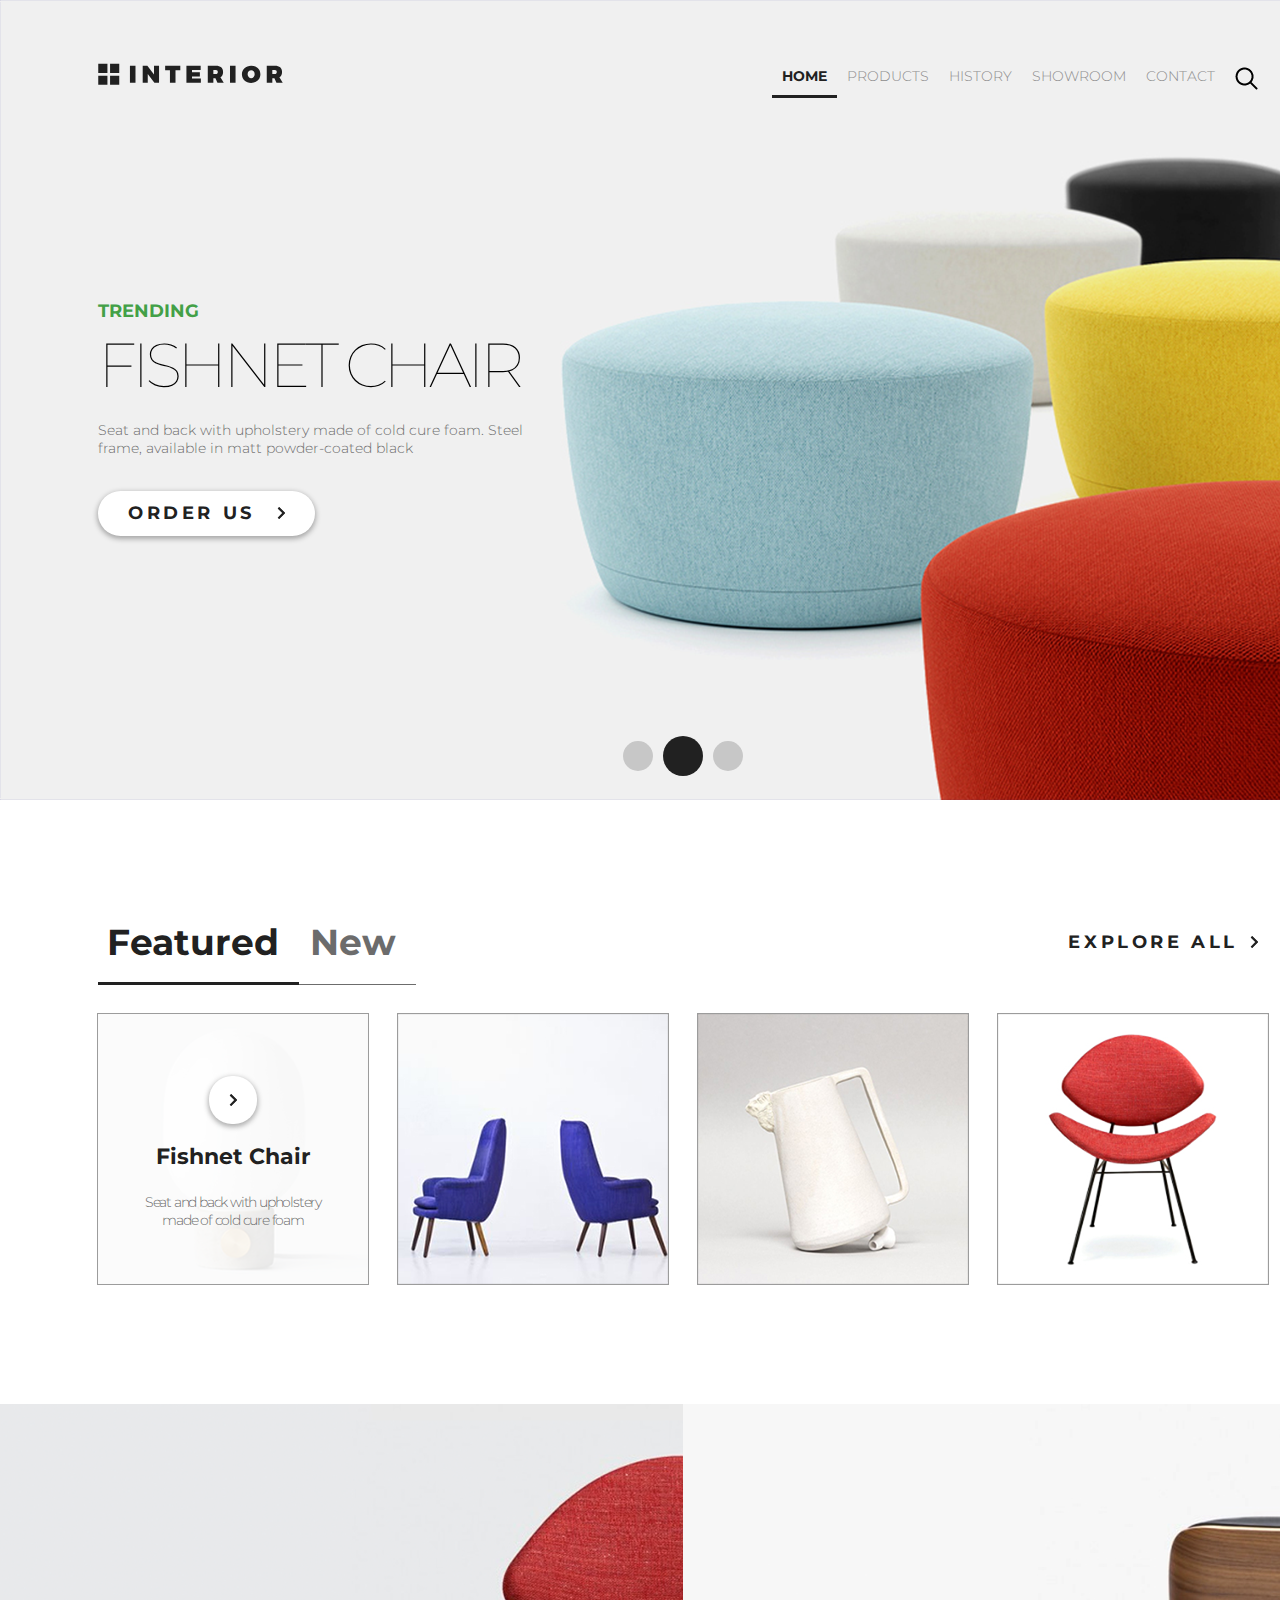
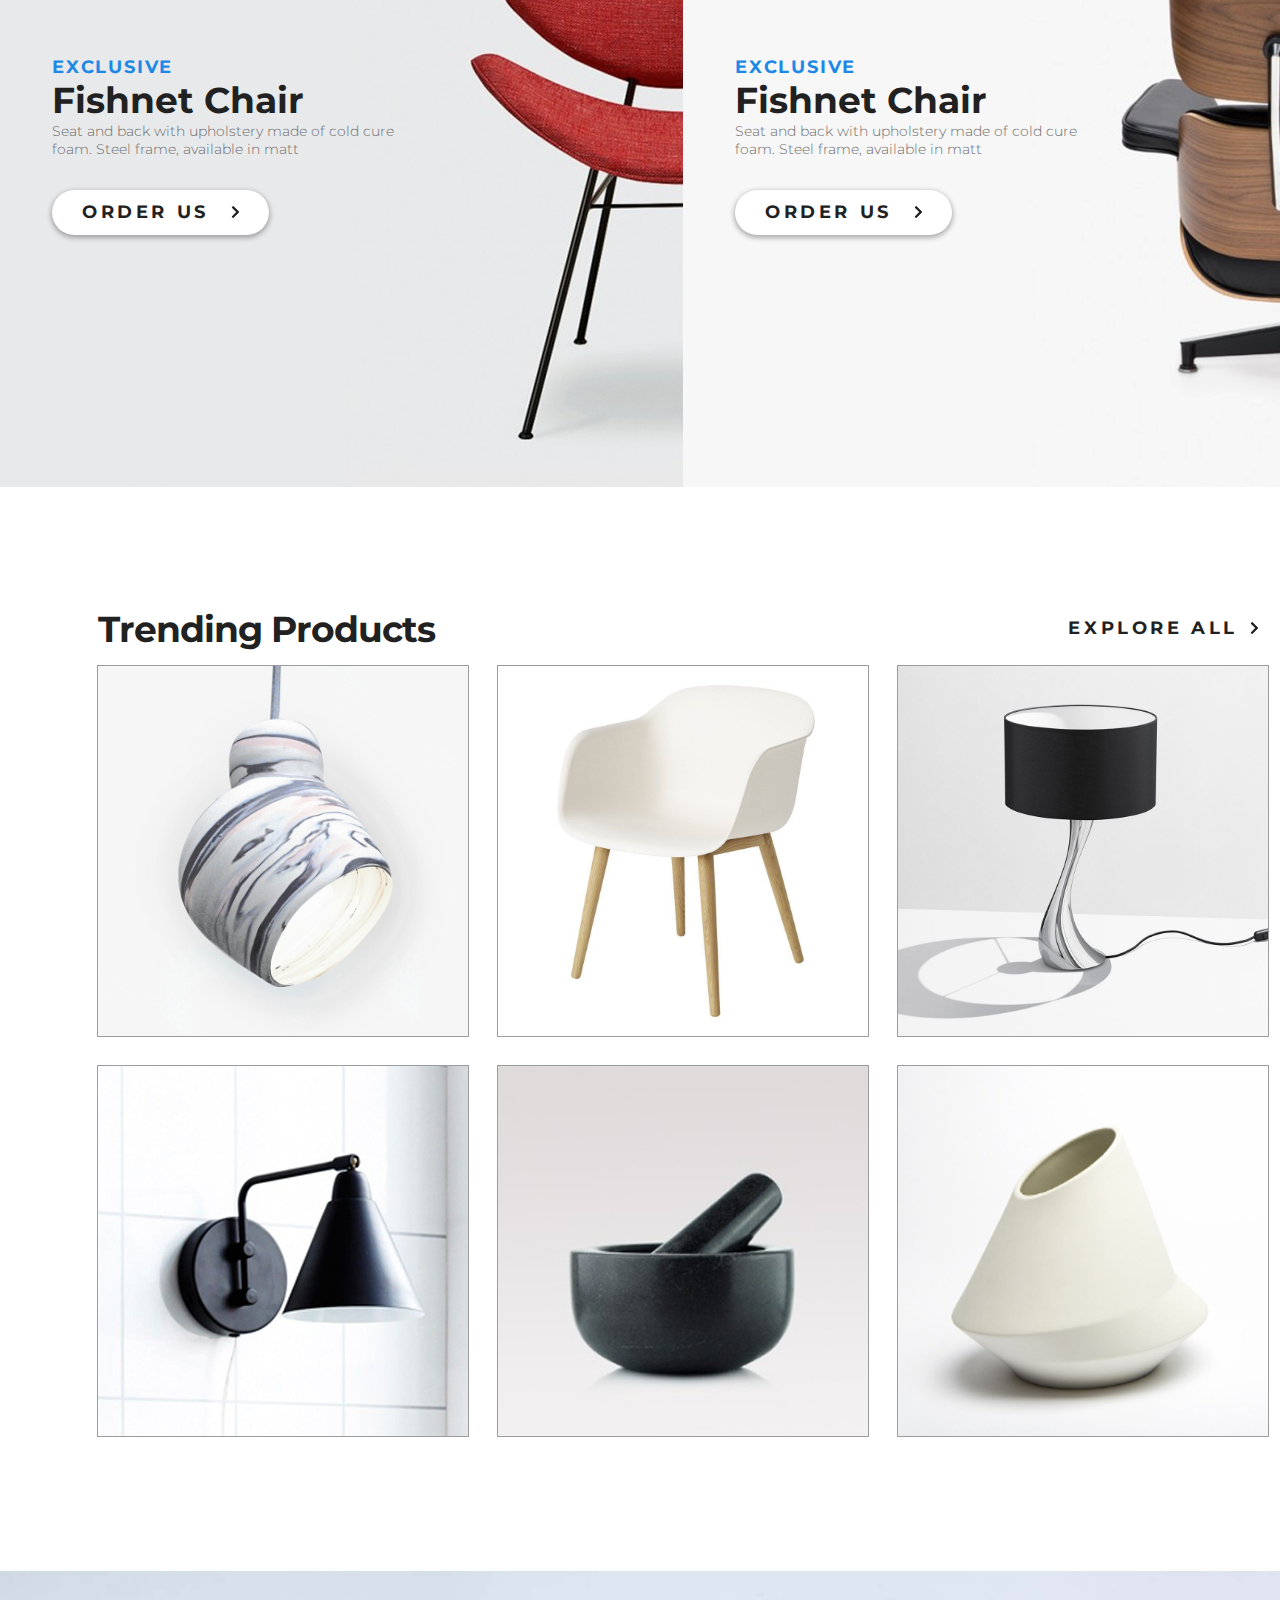
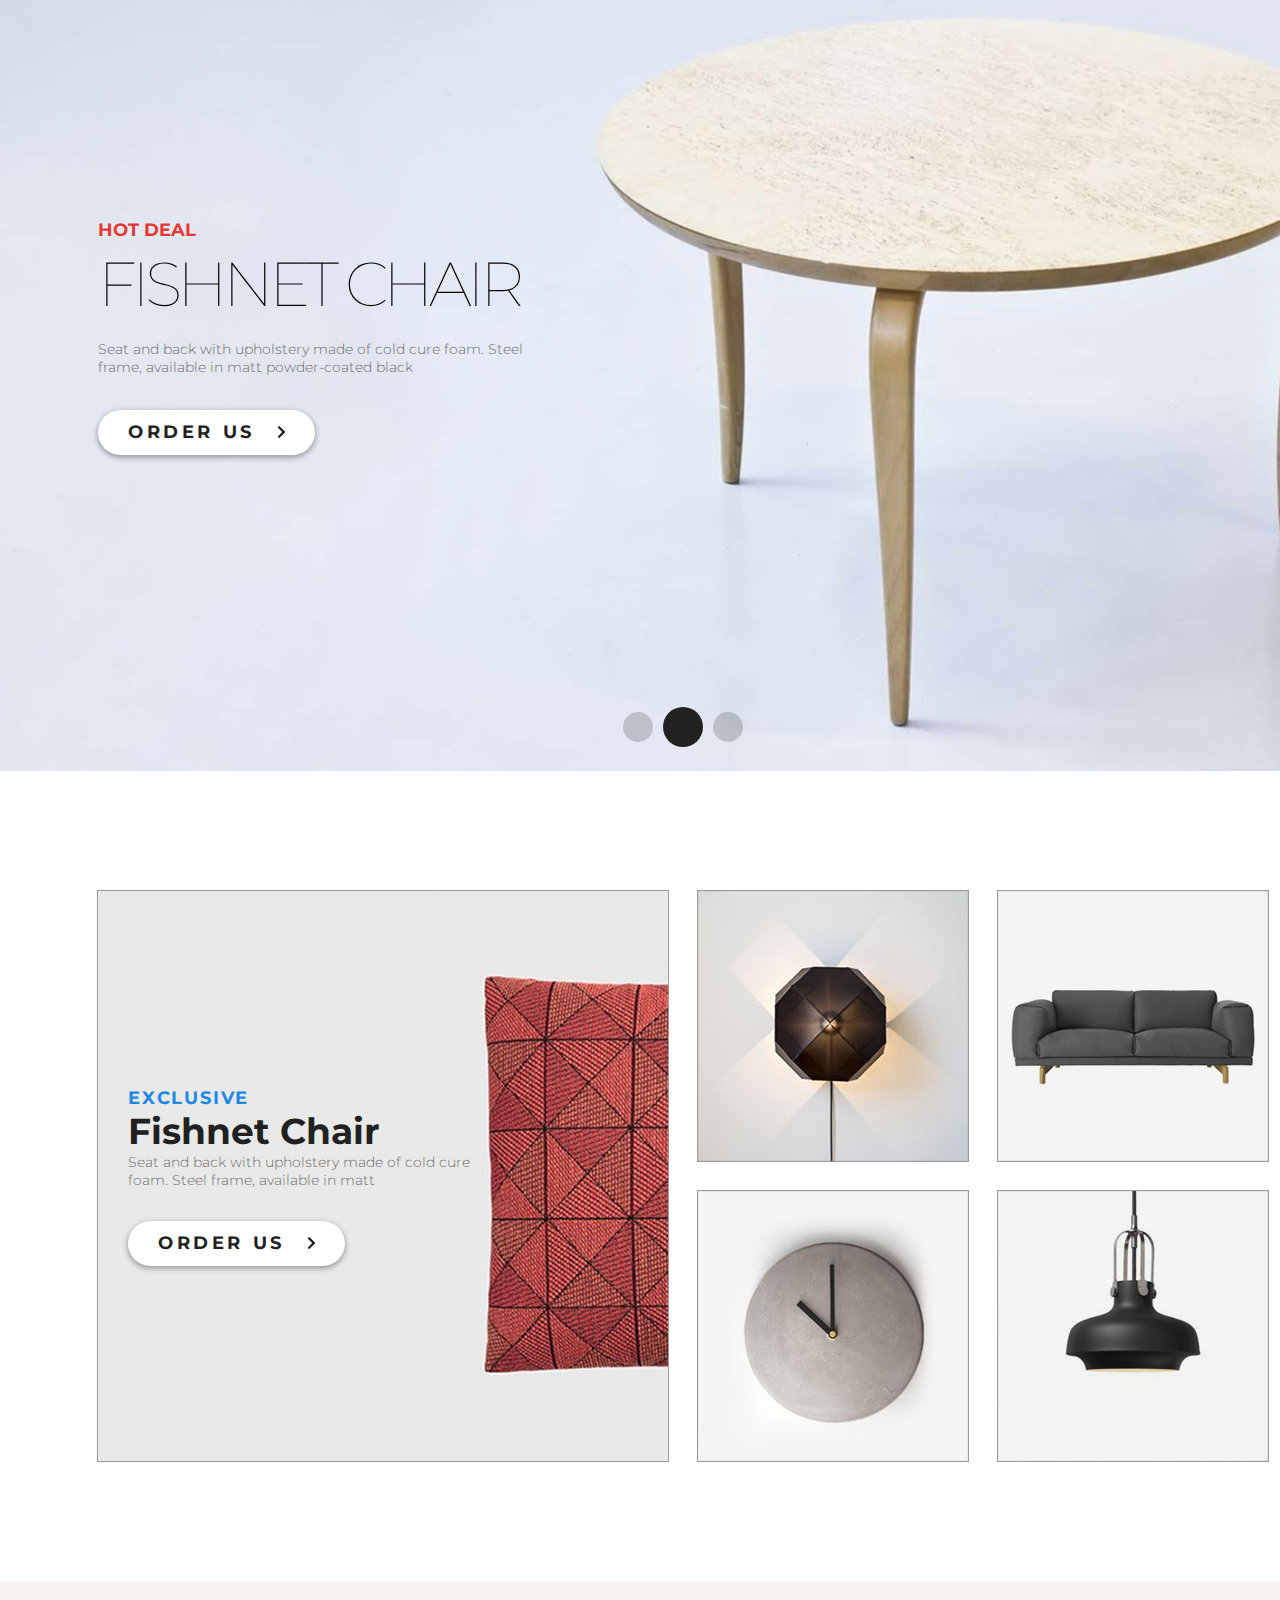
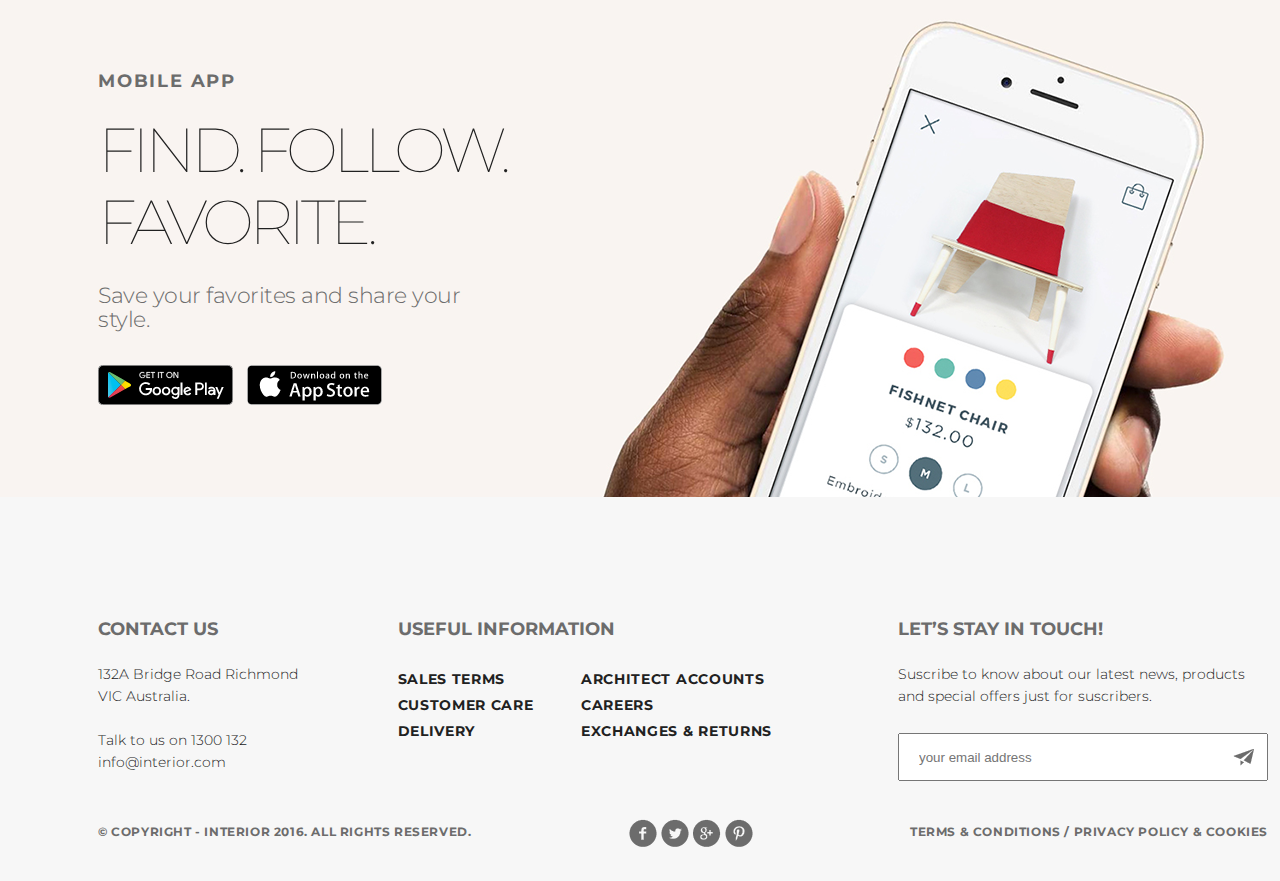
==== index.html @ a0a037a9 "Lesson 6 homework is done added pages: - index (home-page model) - contacts (contact model) - produc" ====
<!DOCTYPE html>
<html lang="en">
<head>
    <meta charset="UTF-8">
    <title>Home</title>
    <link rel="stylesheet" href="styles.css">
    <link href="https://fonts.googleapis.com/css?family=Montserrat:100,300,400,700" rel="stylesheet">
</head>
<body>
    <div class="container">
        <div class="trend-slider horiz-padding">
            <div class="header">
                <a class="logo" href="#"><img src="content/img/home/logo.svg" alt="logo"></a>
                <ul class="menu">
                    <li><a href="#" class="menu-link menu-active">HOME</a></li>     
                    <li><a href="#" class="menu-link">PRODUCTS</a></li>     
                    <li><a href="#" class="menu-link">HISTORY</a></li>     
                    <li><a href="#" class="menu-link">SHOWROOM</a></li>     
                    <li><a href="#" class="menu-link">CONTACT</a></li>
                    <li><a href="#" class="menu-link">
                        <img class="img-hover" src="content/img/home/search.png" alt="search">
                    </a></li>
                </ul>
            </div>
            <div class="slider-content">
                <h4 class="slider-h4">TRENDING</h4>
                <h2 class="slider-h2">Fishnet Chair</h2>
                <p class="slider-p">Seat and back with upholstery made of cold cure foam. Steel frame, available in matt powder-coated black</p>
                <a href="#" class="button">ORDER US</a>
            </div>
            <div class="pagination">
                <a href="" class="circle"></a>
                <a href="" class="circle circle-active"></a>
                <a href="" class="circle"></a>
            </div>
        </div> 
        
        <div class="catalog-preview horiz-padding vert-padding">
            <div class="catalog-menu">
                <ul class="tabs">
                    <li><a class="tab-link tab-active" href="#">Featured</a></li>
                    <li><a class="tab-link" href="#">New</a></li>
                </ul>
                <a class="explorer-all" href="#">explore all</a>
            </div>
            <div class="products">
                <div class="product-sm">
                    <div class="product-content">
                        <a href="#" class="button btn-sm"></a>
                        <h4 class="pr-cont-h4">Fishnet Chair</h4>
                        <p class="pr-cont-p">Seat and back with upholstery made of cold cure foam</p>
                    </div>
                    <a href="#">
                        <img class="pr-img pr-img-active" src="content/img/home/products/product-1.png" alt="product1">
                    </a>
                </div>
                <div class="product-sm">
                    <a href="#"><img class="pr-img" src="content/img/home/products/product-2.png" alt="product2"></a></div>
                <div class="product-sm">
                    <a href="#"><img class="pr-img" src="content/img/home/products/product-3.png" alt="product3"></a></div>
                <div class="product-sm">
                    <a href="#"><img class="pr-img" src="content/img/home/products/product-4.png" alt="product4"></a></div>
            </div>
        </div>
        
        <div class="exclusives">
            <div class="exclusive promo1">
                <h4 class="exclusive-h4">exclusive</h4>
                <h2 class="exclusive-h2">Fishnet Chair</h2>
                <p class="exclusive-p">Seat and back with upholstery made of cold cure foam. Steel frame, available in matt</p>
                <a href="#" class="button">order us</a>
            </div>
            <div class="exclusive promo2">
                <h4 class="exclusive-h4">exclusive</h4>
                <h2 class="exclusive-h2">Fishnet Chair</h2>
                <p class="exclusive-p">Seat and back with upholstery made of cold cure foam. Steel frame, available in matt</p>
                <a href="#" class="button">order us</a>
            </div>
        </div>
        
        <div class="trends-preview horiz-padding vert-padding">
            <div class="trend-header">
                <h2 class="trends-h2">Trending Products</h2>
                <a class="explorer-all" href="#">explore all</a>
            </div>
            <div class="trend-products">
                <a href="#" class="product-med">
                    <img class="pr-img" src="content/img/home/products/product-tr-1.png" alt="trend1"></a>
                <a href="#" class="product-med">
                    <img class="pr-img" src="content/img/home/products/product-tr-2.png" alt="trend3"></a>
                <a href="#" class="product-med">
                    <img class="pr-img" src="content/img/home/products/product-tr-3.png" alt="trend4"></a>
                <a href="#" class="product-med">
                    <img class="pr-img" src="content/img/home/products/product-tr-4.png" alt="trend5"></a>
                <a href="#" class="product-med">
                    <img class="pr-img" src="content/img/home/products/product-tr-5.png" alt="trend2"></a>
                <a href="#" class="product-med">
                    <img class="pr-img" src="content/img/home/products/product-tr-6.png" alt="trend6"></a>
            </div>
        </div>
        
        <div class="hot-slider horiz-padding">
            <div class="slider-content hot-content">
                <h4 class="slider-h4 hot">Hot deal</h4>
                <h2 class="slider-h2">Fishnet Chair</h2>
                <p class="slider-p">Seat and back with upholstery made of cold cure foam. Steel frame, available in matt powder-coated black</p>
                <a href="#" class="button">ORDER US</a>
            </div>
            <div class="pagination">
                <a href="" class="circle"></a>
                <a href="" class="circle circle-active"></a>
                <a href="" class="circle"></a>
            </div>
        </div>
        
        <div class="exc horiz-padding vert-padding">
            <div class="product-l">
                <h4 class="exclusive-h4">exclusive</h4>
                <h2 class="exclusive-h2">Fishnet Chair</h2>
                <p class="exclusive-p">Seat and back with upholstery made of cold cure foam. Steel frame, available in matt</p>
                <a href="#" class="button">order us</a>                
            </div>
            <div class="exclusive-products">
                <div class="pr-exclusive">
                    <a href="#"><img class="pr-img" src="content/img/home/products/product-2-sm.png" alt="exclusive 2"></a></div>
                <div class="pr-exclusive">
                    <a href="#"><img class="pr-img" src="content/img/home/products/product-3-sm.png" alt="exclusive 3"></a></div>
                <div class="pr-exclusive">
                    <a href="#"><img class="pr-img" src="content/img/home/products/product-4-sm.png" alt="exclusive 4"></a></div>
                <div class="pr-exclusive">
                    <a href="#"><img class="pr-img" src="content/img/home/products/product-5-sm.png" alt="exclusive 5"></a></div>
            </div>
        </div>
        
        <div class="mobile horiz-padding">
            <h4 class="mobile-h4">mobile app</h4>
            <h2 class="mobile-h2">Find. Follow. Favorite.</h2>
            <p class="mobile-p">Save your favorites and share your style.</p>
            <div class="stores">
                <a href="#" class="store-icon"><img src="content/img/home/google-play.png" alt="google play"></a>
                <a href="#" class="store-icon"><img src="content/img/home/app-store.png" alt="app store"></a>
            </div>
        </div>
        
        <div class="footer horiz-padding vert-padding">
            <div class="contact">
                <h3 class="contact-h3">Contact Us</h3>
                <p class="contact-p">132A Bridge Road Richmond VIC Australia.</p>
                <p class="contact-p">Talk to us on 1300 132 info@interior.com</p>
            </div>
            <div class="info">
                <h3 class="contact-h3">Useful Information</h3>
                <div class="contact-urls">
                    <a class="cont-url" href="#">Sales terms</a>
                    <a class="cont-url" href="#">Customer care</a>
                    <a class="cont-url" href="#">Delivery</a>
                    <a class="cont-url" href="#">Architect accounts</a>
                    <a class="cont-url" href="#">Careers</a>
                    <a class="cont-url" href="#">Exchanges &amp; returns</a>
                </div>
            </div>
            <div class="sub">
                <h3 class="contact-h3">Let’s Stay in Touch!</h3>
                <p class="contact-p">Suscribe to know about our latest news, products and special offers just for suscribers.</p>
                <form class="sub-form" action="#">
                    <input type="email" class="sub-email" placeholder="your email address">
                    <button type="submit" class="sub-btn">
                       <img class="img-hover" src="content/img/home/send.png" alt="submit">
                    </button>
                </form>
            </div>
            <p class="copyright">
                &copy; Copyright - INTERIOR 2016. All Rights Reserved.
            </p>
            <div class="socials">
                <a href="#"><img class="img-hover" src="content/img/home/facebook.png" alt="facebook"></a>
                <a href="#"><img class="img-hover" src="content/img/home/twitter.png" alt="twitter"></a>
                <a href="#"><img class="img-hover" src="content/img/home/google-plus.png" alt="google plus"></a>
                <a href="#"><img class="img-hover" src="content/img/home/pinterest.png" alt="pinterest"></a>
            </div>
            <a href="#" class="policy">Terms &amp; Conditions  /  Privacy policy &amp; Cookies</a>
        </div>
    </div>
</body>
</html>
---- styles.css ----
* {
    margin: 0;
    padding: 0;
}
body {
    font-family: 'Montserrat', sans-serif;
}
.container {
    width: 1366px;
    margin: 0 auto;
    display: flex;
    flex-direction: column;
    
}
.horiz-padding{
    padding-left: 98px;
    padding-right: 98px;
}
.vert-padding{
    padding-top: 120px;
    padding-bottom: 120px;
}
/*============HOME PAGE============*/
/*------------slider header------------*/
.trend-slider {
    height: 800px;
    background-image: url(content/img/home/slider-img.png);
    display: flex;
    flex-direction: column;
    justify-content: space-between;
}
.header {
    display: flex;
    justify-content: space-between;
}
.logo {
    
    margin-top: 63px;
}
.menu {
    list-style-type: none;
    display: flex;
    margin-top: 57px;
}
.menu-link {
    display: block;
    padding: 10px;
    text-decoration: none;
    color: #8c8c8c;
    font-size: 14px;
    font-weight: 300;
    text-transform: uppercase;
}
.menu-link:hover{
    color: #212121;
}
.menu-active {
    color: #212121;
    font-weight: 700;
    border-bottom: 3px solid #212121;
}
/*------------slider content ------------*/
.slider-h4 {
    color: #43a047;
    font-size: 18px;
    font-weight: 700;
    text-transform: uppercase;
}

.slider-h2 {
    font-size: 62px;
    font-weight: 100;
    line-height: 43px;
    text-transform: uppercase;
    padding-top: 22px;
    padding-bottom: 34px;
    letter-spacing: -5px;
}

.slider-content {
    width: 458px;
}

.slider-p {
    width: 458px;
    height: 38px;
    color: #6c6c6c;
    font-size: 14px;
    font-weight: 300;
}
/*------------button------------*/
.button {
    text-decoration: none;
    display: inline-block;
    height: 45px;
    line-height: 45px;
    box-shadow: 0 2px 5px 1px rgba(33, 33, 33, 0.35);
    border-radius: 23px;
    background-color: #ffffff;
    padding-left: 30px;
    padding-right: 30px;
    font-size: 18px;
    font-weight: 700;
    text-transform: uppercase;
    color: #212121;
    letter-spacing: 3.6px;
    margin-top: 32px;
}

.button::after{
    padding-left: 22px;
    content: url(content/img/home/arrow.svg)
}
.button:hover{
    background: #ddd
}
.button:active{
    box-shadow: 0 0 0 1px rgba(33, 33, 33, 0.35);
}
/*------------pagination------------*/
.pagination {
    display: flex;
    justify-content: center;
    align-items: center;
    margin-bottom: 19px;
}
.circle{
    display: block;
    width: 30px;
    height: 30px;
    background-color: #212121;
    opacity: 0.2;
    border-radius: 50%;
    margin: 5px;
}
.circle:hover{
    opacity: 1;
}
.circle-active {
    width: 40px;
    height: 40px;
    opacity: 1;
}

.products {
    display: flex;
}
.product-sm {
    width: 270px;
    height: 270px;
    margin-left: 15px;
    margin-right: 15px;
    outline: 1px solid #9c9c9c;
    box-sizing: border-box;
    position: relative;
}
.product-sm:first-child{
    margin-left: 0;
}
.product-sm:last-child{
    margin-right: 0;
}

/*------------catalog preview------------*/
.catalog-menu {
    display: flex;
    justify-content: space-between;
    align-items: center;
    padding-bottom: 50px;
}
.tabs {
    display: flex;
    list-style-type: none;
}
.tab-link {
    font-size: 36px;
    font-weight: 700;
    text-decoration: none;
    color: #6c6c6c;
    border-bottom: 1px solid #6c6c6c;
    padding-bottom: 20px;
    padding-left: 11px;
    padding-right: 20px;
}
.tab-link:hover{
    color: #212121;
    font-weight: 700;
    border-bottom: 3px solid #6c6c6c;
    padding-bottom: 18px;
}
.tab-active {
    color: #212121;
    font-weight: 700;
    border-bottom: 3px solid #212121;
    padding-bottom: 18px;
    padding-left: 9px;
}
.explorer-all {
    font-size: 18px;
    font-weight: 700;
    text-transform: uppercase;
    text-decoration: none;
    color: #212121;
    letter-spacing: 3.6px;
    padding: 10px
}
.explorer-all::after{
    padding-left: 12px;
    content: url(content/img/home/arrow.svg)
}
.explorer-all:hover{
    background-color: #eee;
    border-radius: 15px;
}
.btn-sm {
    text-align: center;
    width: 12px;
    height: 20px;
    line-height: 20px;
    margin: 0;
    padding: 14px 18px;
}
.btn-sm::after{
    padding: 0;
}

.product-content {
    display: flex;
    flex-direction: column;
    justify-content: center;
    align-content: center;
    align-items: center;
    padding: 32px;
    padding-top: 62px;
}

.pr-cont-p {
    text-align: center;
    color: #6c6c6c;
    font-size: 14px;
    font-weight: 300;
    letter-spacing: -1.2px;
}

.pr-cont-h4 {
    color: #212121;
    font-size: 22px;
    font-weight: 700;
    margin-top: 19px;
    margin-bottom: 23px;
}

.pr-img {
    position: absolute;
    top: 0px;
}
.pr-img-active{
    z-index: -1;
    opacity: 0.1;
}
.pr-img:hover{
    outline: 1px solid #212121
}
/*------------exclusives------------*/
.exclusives {
    height: 683px;
    display: flex;
}

.exclusive {
    width: 683px;
    display: flex;
    flex-direction: column;
    align-items: flex-start;
    justify-content: center;
    padding-left: 52px;
}

.promo1 {
    background-image: url(content/img/home/promo-img1.png)
}

.promo2 {
    background-image: url(content/img/home/promo-img.png)
}

.exclusive-h4 {
    color: #1e88e5;
    font-size: 18px;
    font-weight: 700;
    text-transform: uppercase;
    letter-spacing: 1.8px;
}

.exclusive-h2 {
    color: #212121;
    font-size: 36px;
    font-weight: 700;
}

.exclusive-p {
    color: #6c6c6c;
    font-size: 14px;
    font-weight: 300;
    width: 374px;
}
/*------------trend------------*/

.trend-header {
    display: flex;
    justify-content: space-between;
}

.trends-h2 {
    color: #212121;
    font-size: 36px;
    font-weight: 700;
    letter-spacing: -1px;
}

.product-med {
    width: 370px;
    height: 370px;
    margin: 15px;
    outline: 1px solid #9c9c9c;
    position: relative;
}
.product-med:nth-child(3n-2){
    margin-left: 0;
}
.product-med:nth-child(3n){
    margin-right: 0;
}

.trend-products {
    display: flex;
    flex-wrap: wrap
}
/*------------hot slider------------*/

.hot-slider {
    height: 800px;
    background-image: url(content/img/home/slider-hot.png);
    display: flex;
    flex-direction: column;
    justify-content: space-between;
}

.hot {
    color: #e53935;
}

.hot-content {
    margin: auto 0;
}
/*------------exclusives------------*/

.exclusive-products {
    width: 570px;
    height: 570px;
    display: flex;
    flex-wrap: wrap;
    justify-content: space-between;
    align-content: space-between;
    margin-left: 15px;
}

.pr-exclusive {
    width: 270px;
    height: 270px;
    outline: 1px solid #9c9c9c;
    position: relative;
}

.product-l {
    width: 570px;
    height: 570px;
    margin-right: 15px;
    outline: 1px solid #9c9c9c;
    display: flex;
    flex-direction: column;
    align-items: flex-start;
    justify-content: center;
    padding-left: 30px;
    box-sizing: border-box;
    background-image: url(content/img/home/products/product-1-lg.png)
}   

.exc {
    display: flex;
}
/*------------mobile------------*/

.mobile {
    height: 516px;
    background-image: url(content/img/home/back-img.png);
    display: flex;
    flex-direction: column;
    justify-content: center;
}

.mobile-h4 {
    font-size: 18px;
    font-weight: 700;
    text-transform: uppercase;
    color: #6c6c6c;
    letter-spacing: 1.8px;
    }

.mobile-h2 {
    width: 410px;
    color: #212121;
    font-size: 62px;
    font-weight: 100;
    line-height: 72px;
    text-transform: uppercase;
    letter-spacing: -5px;
    margin-top: 22px;
    margin-bottom: 26px;
}

.mobile-p {
    width: 413px;
    color: #6c6c6c;
    font-size: 22px;
    font-weight: 300;
    line-height: 24px;
    letter-spacing: -0.5px
}

.store-icon {
    display: inline-block;
    margin-top: 33px;
    margin-right: 10px;
}
/*------------footer------------*/
.footer {
    display: flex;
    justify-content: space-between;
    align-content: space-between;
    flex-wrap: wrap;
    padding-bottom: 30px;
    height: 234px;
    background-color: #f7f7f7;
}
.contact-h3 {
    color: #6c6c6c;
    font-size: 18px;
    font-weight: 700;
    line-height: 24px;
    word-wrap: break-word;
    text-transform: uppercase;
}

.contact-p {
    color: #212121;
    font-size: 14px;
    font-weight: 300;
    line-height: 22px;
    margin-top: 22px;
}

.contact {
    display: flex;
    flex-direction: column;
    width: 221px;
}

.contact-urls {
    display: flex;
    flex-flow: column wrap;
    margin-top: 25px;
    height: 85px;
    width: 422px;
}

.cont-url {
    text-decoration: none;
    color: #212121;
    font-size: 14px;
    font-weight: 700;
    line-height: 26px;
    text-transform: uppercase;
    letter-spacing: 0.7px;
}
.cont-url:hover{
    text-decoration: underline;
}

.sub {
    width: 370px;
}

.sub-email {
    width: 370px;
    height: 48px;
    padding: 17px 19px;
    box-sizing: border-box;
}

.sub-btn {
    background: none;
    border: none;
    width: 21px;
    height: 17px;
    margin: 16px 14px 15px;
    position: absolute;
    top: 0px;
    right: 0px;
    cursor:pointer;
}
.img-hover:hover{
    opacity: 0.5;
}

.sub-form {
    display: block;
    position: relative;
    width: 370px;
    height: 48px;
    margin-top: 26px;
}

.copyright {
    color: #6c6c6c;
    font-size: 12px;
    font-weight: 700;
    line-height: 26px;
    text-transform: uppercase;
    letter-spacing: 0.6px;
    }

.policy {
    text-decoration: none;
    color: #6c6c6c;
    font-size: 12px;
    font-weight: 700;
    line-height: 26px;
    text-transform: uppercase;
    letter-spacing: 0.6px;
}
.policy:hover{
    color: #212121
}
/*============PRODUCTS PAGE============*/

.prods-header {
    height: 360px;
    background-color: #f5f5f5;
    flex-wrap: wrap;
}

.header-h1 {
    width: 100%;
    align-self: flex-end;
    color: #212121;
    font-size: 62px;
    font-weight: 100;
    margin-bottom: 44px;
}

.load {
    width: 42px;
    height: 29px;
    align-self: center;
    margin-top: 55px;
}

.load-block {
    width: 100%;
}

.categories {
    display: flex;
    margin-top: 50px;
    margin-bottom: 50px;
    list-style-type: none;
    padding-bottom: 20px;
    position: relative;
}
.categories::after{
    content: "";
    width: 300px;
    border-bottom: 1px solid #6c6c6c;
    position: absolute;
    top: 43px;
    left: 0px;
}

.cat-link {
    text-transform: uppercase;
    font-size: 18px;
    font-weight: 700;
    text-decoration: none;
    color: #6c6c6c;
    padding-left: 11px;
    padding-right: 20px;
}
.cat-link:hover{
    color: #212121;
    font-weight: 700;
    padding-bottom: 18px;
}
.cat-active {
    color: #212121;
    font-weight: 700;
    padding-bottom: 18px;
    padding-left: 9px;
    
}
.cat-bd:hover{
    border-bottom: 3px solid #6c6c6c;
}
.cat-bd-active{
    border-bottom: 3px solid #212121;
}

.catalog {
    flex-direction: column;
    margin-bottom: 140px;
}

.catalog-separator {
    width: 300px;
    height: 1px;
    
}
/*============CONTACTS PAGE============*/
.contacts-content {
    display: flex;
    justify-content: space-between;
    flex-wrap: wrap;
    margin-top: 70px;
    margin-bottom: 120px;
}

.address-box {
    width: 370px;
    height: 370px;
    outline: 1px solid #9c9c9c;
    background-color: #ffffff;
    opacity: 0.9;
    display: flex;
    flex-direction: column;
    justify-content: center;
    align-items: center;
    text-decoration: none;
}
.address-box:hover{
    outline: 1px solid #212121
}

.city-h4 {
    color: #212121;
    font-size: 22px;
    font-weight: 700;
    line-height: 29.88px;
    text-transform: uppercase;
    margin-bottom: 23px;
}

.cont-h5 {
    color: #6c6c6c;
    font-size: 14px;
    font-weight: 700;
    line-height: 20px;
}

.cont-p {
    color: #212121;
    font-size: 14px;
    font-weight: 700;
    line-height: 20px;
    margin-bottom: 20px;
}

.address {
    color: #6c6c6c;
    font-size: 14px;
    font-weight: 300;
    line-height: 20px;
}
/*============PRODUCT DETAIL PAGE============*/

.prod-detail-header {
    height: 120px;
}

.product-detail {
    display: flex;
    justify-content: space-between;
    margin-top: 72px;
    margin-bottom: 125px;
}

.tab-panel {
    background-color: #f4f4f4;
    display: flex;
    justify-content: center;
    align-items: center;
    height: 70px;
    list-style-type: none;
}

.sm-previews {
    margin-top: 10px;
    text-align: center;
}

.product-description {
    width: 500px;
    display: flex;
    flex-direction: column;
    align-items: center;
    margin-top: 47px;
}

.product-name {
    color: #212121;
    font-size: 36px;
    font-weight: 700;
    line-height: 28px;
}

.product-status {
    color: #e53935;
    font-size: 18px;
    font-weight: 700;
    text-transform: uppercase;
    letter-spacing: 1.8px;
    padding-top: 23px;
    padding-bottom: 36px;
}

.product-price {
    color: #212121;
    font-weight: 300;
    font-size: 72px;
    height: 57px;
    text-transform: uppercase;
    margin-bottom: 30px;
}
.product-price::before{
    font-size: 48px;
    padding-right: 15px;
    content: "$"
}
.product-price::after{
    font-size: 36px;
    padding-right: 15px;
    content: "/sq";
    text-transform: lowercase;
}

.order-btn {
    display: flex;
    justify-content: center;
    align-content: center;
    width: 510px;
    height: 71px;
    line-height: 71px;
    text-decoration: none;
    box-shadow: 0 2px 5px 1px rgba(33, 33, 33, 0.35);
    border-radius: 35px;
    background-color: #f44336;
    
    color: #ffffff;
    font-size: 22px;
    font-weight: 700;
    text-transform: uppercase;
    letter-spacing: 4.4px;
    margin-bottom: 50px;
    }
.order-btn:hover{
    background-color: #ff4336;
}
.order-btn:active{
    box-shadow: 0 0px 0px 1px rgba(33, 33, 33, 0.35);
}
.order-btn::after{
    padding-left: 28px;
    margin-top: 4px;
    content: url(content/img/home/arrow_white.svg)
}

.desc-text {
    margin-bottom: 24px;
    width: 500px;
    color: #212121;
    font-size: 16px;
    font-weight: 300;
    line-height: 24.01px;
    letter-spacing: 0.4px;
    }
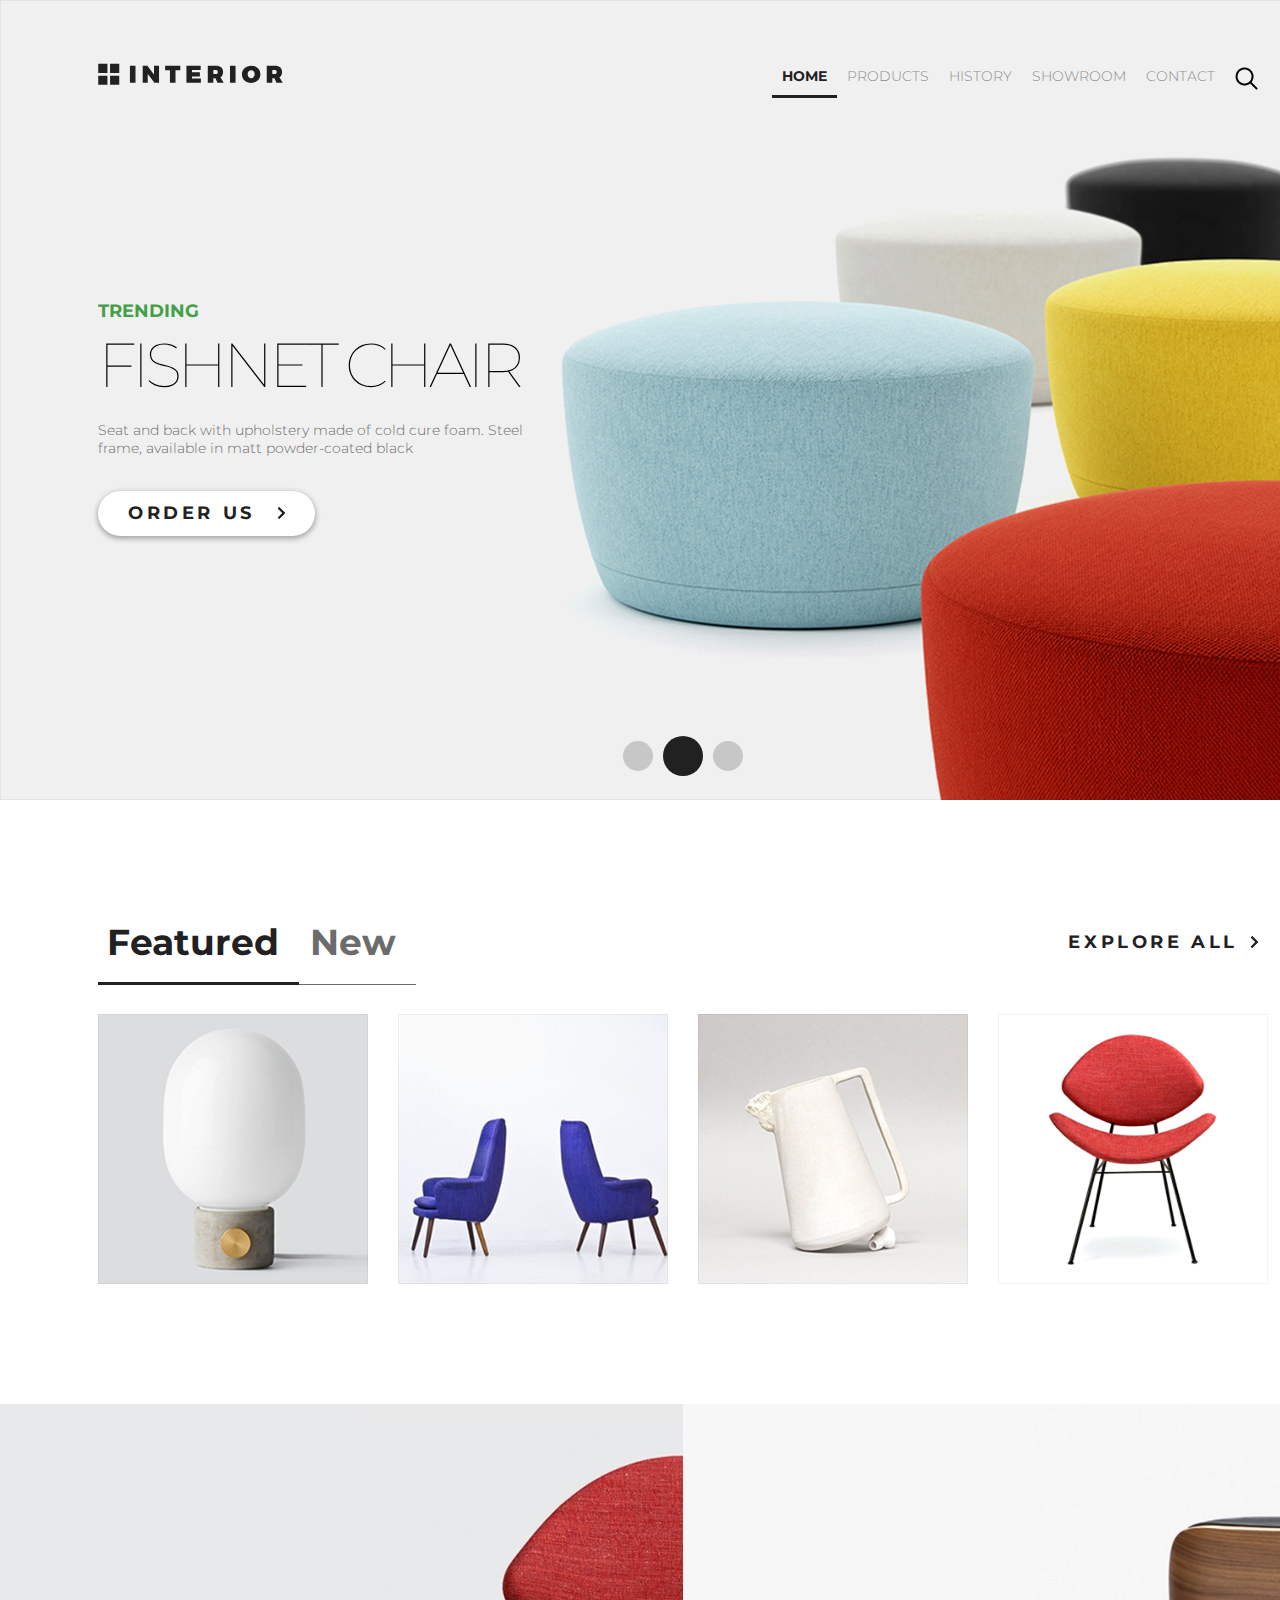
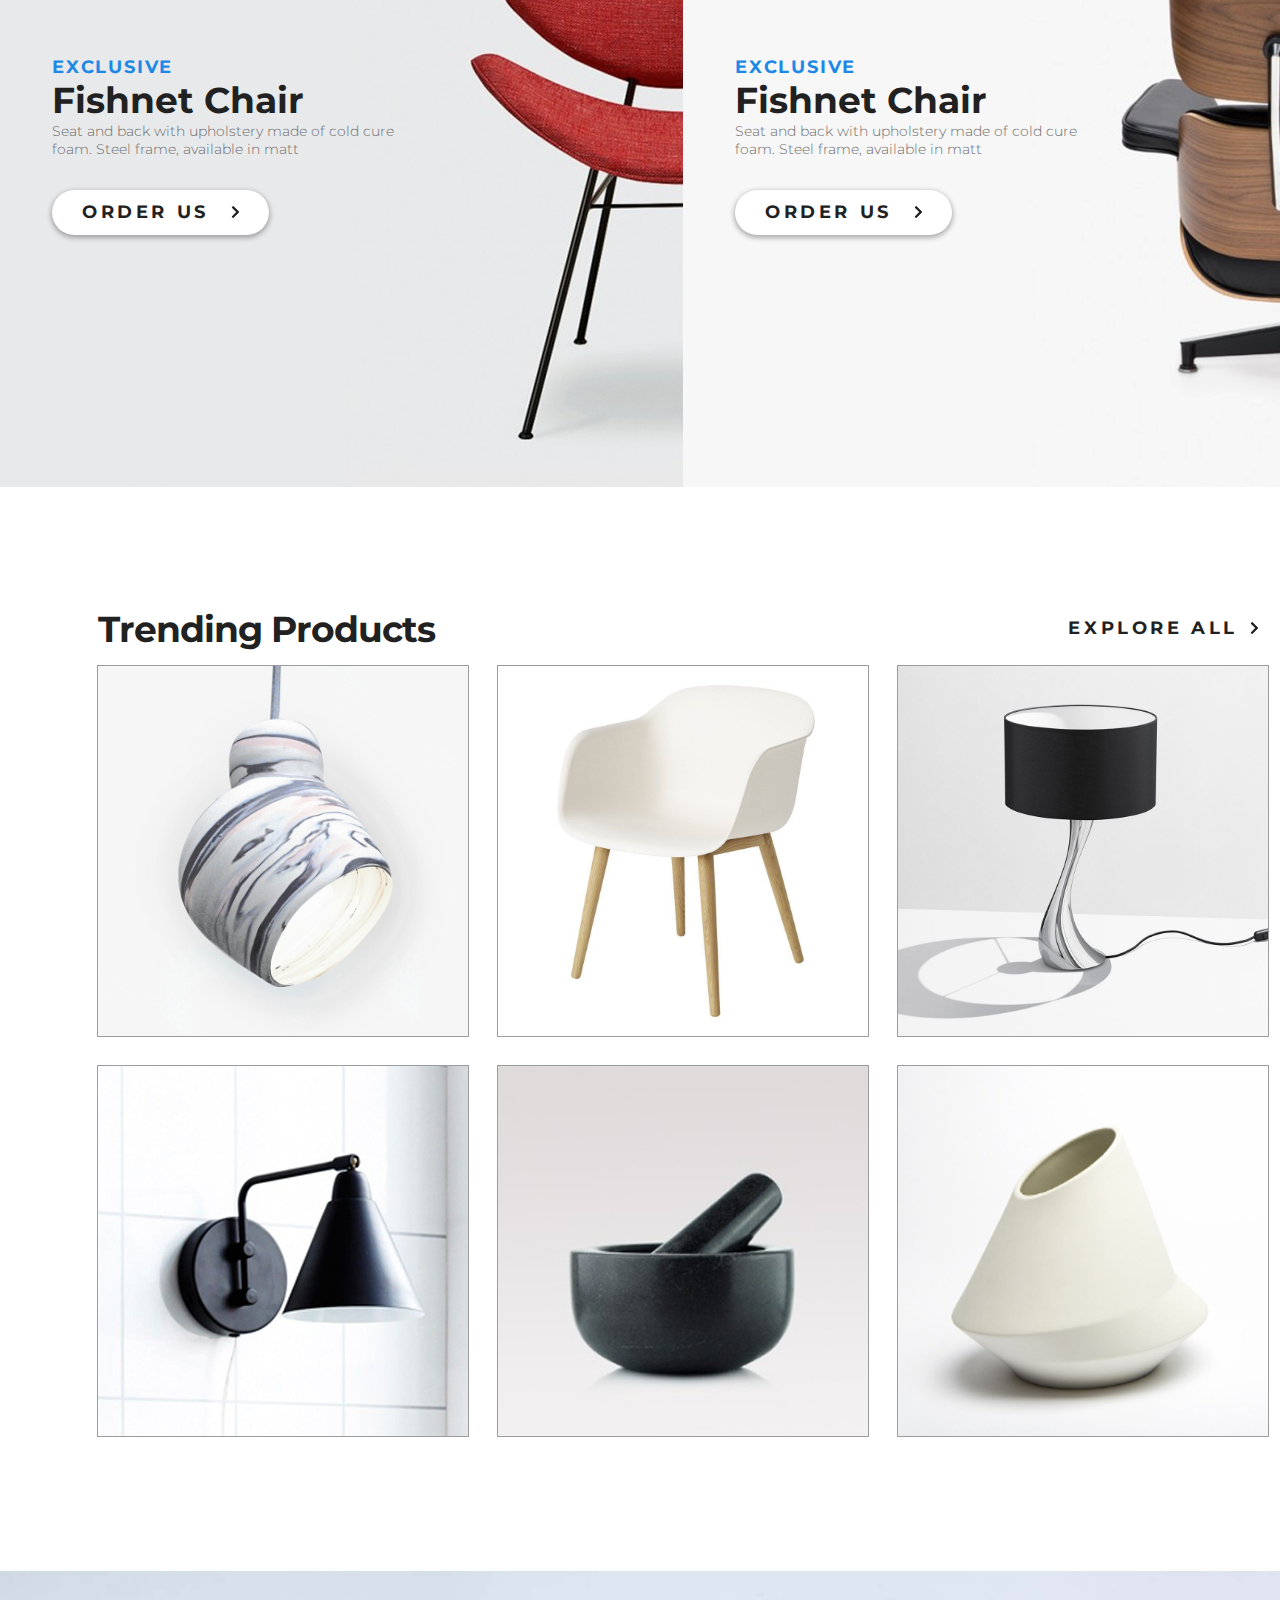
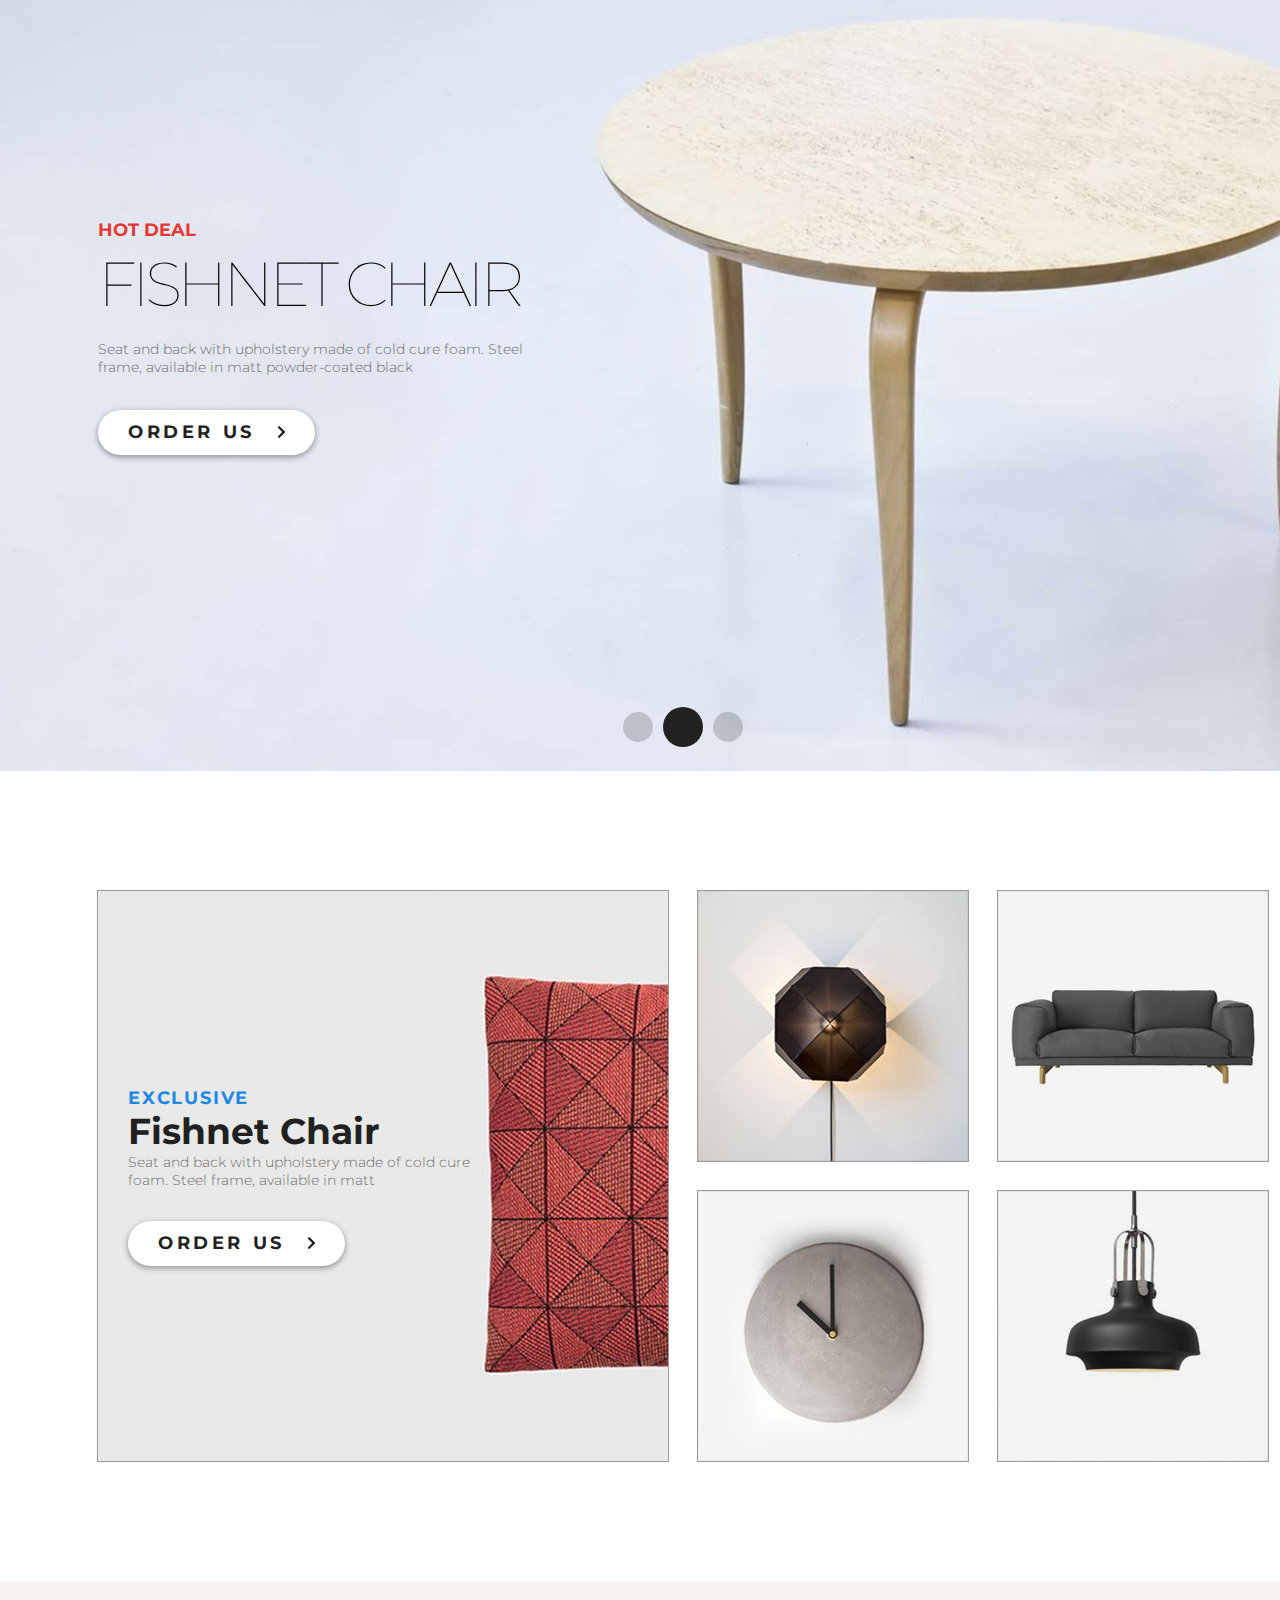
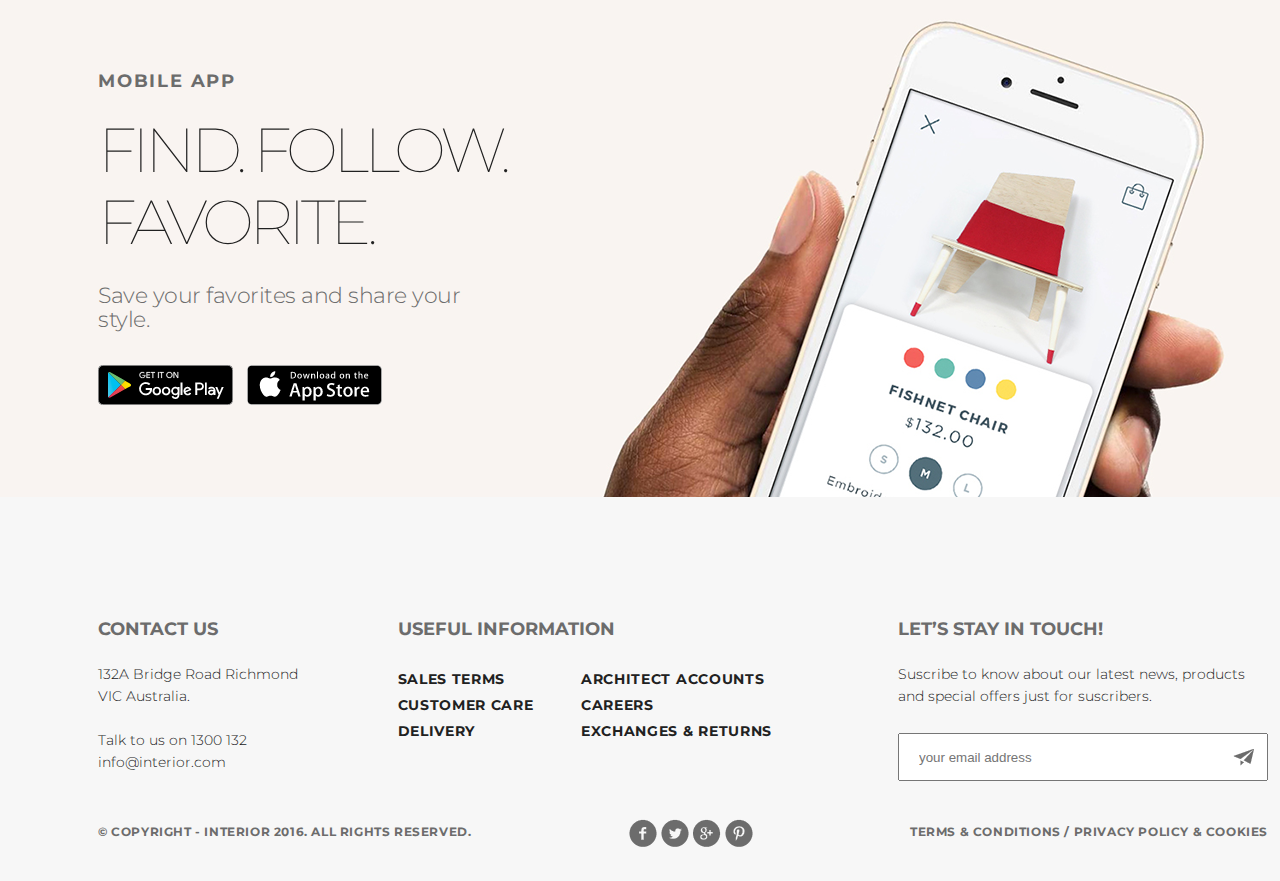
==== commit c564ca28: "Fix block products" ====
--- a/index.html
+++ b/index.html
@@ -44,22 +44,36 @@
                 <a class="explorer-all" href="#">explore all</a>
             </div>
             <div class="products">
-                <div class="product-sm">
-                    <div class="product-content">
+                
+                <div class="prod" style="background-image:url(content/img/home/products/product-1.png)">
+                     <div class="product-content">
                         <a href="#" class="button btn-sm"></a>
                         <h4 class="pr-cont-h4">Fishnet Chair</h4>
                         <p class="pr-cont-p">Seat and back with upholstery made of cold cure foam</p>
                     </div>
-                    <a href="#">
-                        <img class="pr-img pr-img-active" src="content/img/home/products/product-1.png" alt="product1">
-                    </a>
                 </div>
-                <div class="product-sm">
-                    <a href="#"><img class="pr-img" src="content/img/home/products/product-2.png" alt="product2"></a></div>
-                <div class="product-sm">
-                    <a href="#"><img class="pr-img" src="content/img/home/products/product-3.png" alt="product3"></a></div>
-                <div class="product-sm">
-                    <a href="#"><img class="pr-img" src="content/img/home/products/product-4.png" alt="product4"></a></div>
+                <div class="prod" style="background-image:url(content/img/home/products/product-2.png)">
+                     <div class="product-content">
+                        <a href="#" class="button btn-sm"></a>
+                        <h4 class="pr-cont-h4">Fishnet Chair</h4>
+                        <p class="pr-cont-p">Seat and back with upholstery made of cold cure foam</p>
+                    </div>
+                </div>
+                <div class="prod" style="background-image:url(content/img/home/products/product-3.png)">
+                     <div class="product-content">
+                        <a href="#" class="button btn-sm"></a>
+                        <h4 class="pr-cont-h4">Fishnet Chair</h4>
+                        <p class="pr-cont-p">Seat and back with upholstery made of cold cure foam</p>
+                    </div>
+                </div>
+                <div class="prod" style="background-image:url(content/img/home/products/product-4.png)">
+                     <div class="product-content">
+                        <a href="#" class="button btn-sm"></a>
+                        <h4 class="pr-cont-h4">Fishnet Chair</h4>
+                        <p class="pr-cont-p">Seat and back with upholstery made of cold cure foam</p>
+                    </div>
+                </div>
+
             </div>
         </div>
         
--- a/styles.css
+++ b/styles.css
@@ -144,6 +144,7 @@
 
 .products {
     display: flex;
+    justify-content: space-between;
 }
 .product-sm {
     width: 270px;
@@ -223,15 +224,28 @@
 .btn-sm::after{
     padding: 0;
 }
-
+.prod{
+    width: 270px;
+    height: 270px;    
+}
+
+
+.prod:hover .product-content{
+    display: flex;
+    opacity: 0.9;
+}
 .product-content {
-    display: flex;
+    width: 270px;
+    height: 270px;
+    display: none;
     flex-direction: column;
     justify-content: center;
     align-content: center;
     align-items: center;
     padding: 32px;
-    padding-top: 62px;
+    background-color: white;
+    box-sizing: border-box;
+    outline: 1px solid #9c9c9c;
 }
 
 .pr-cont-p {
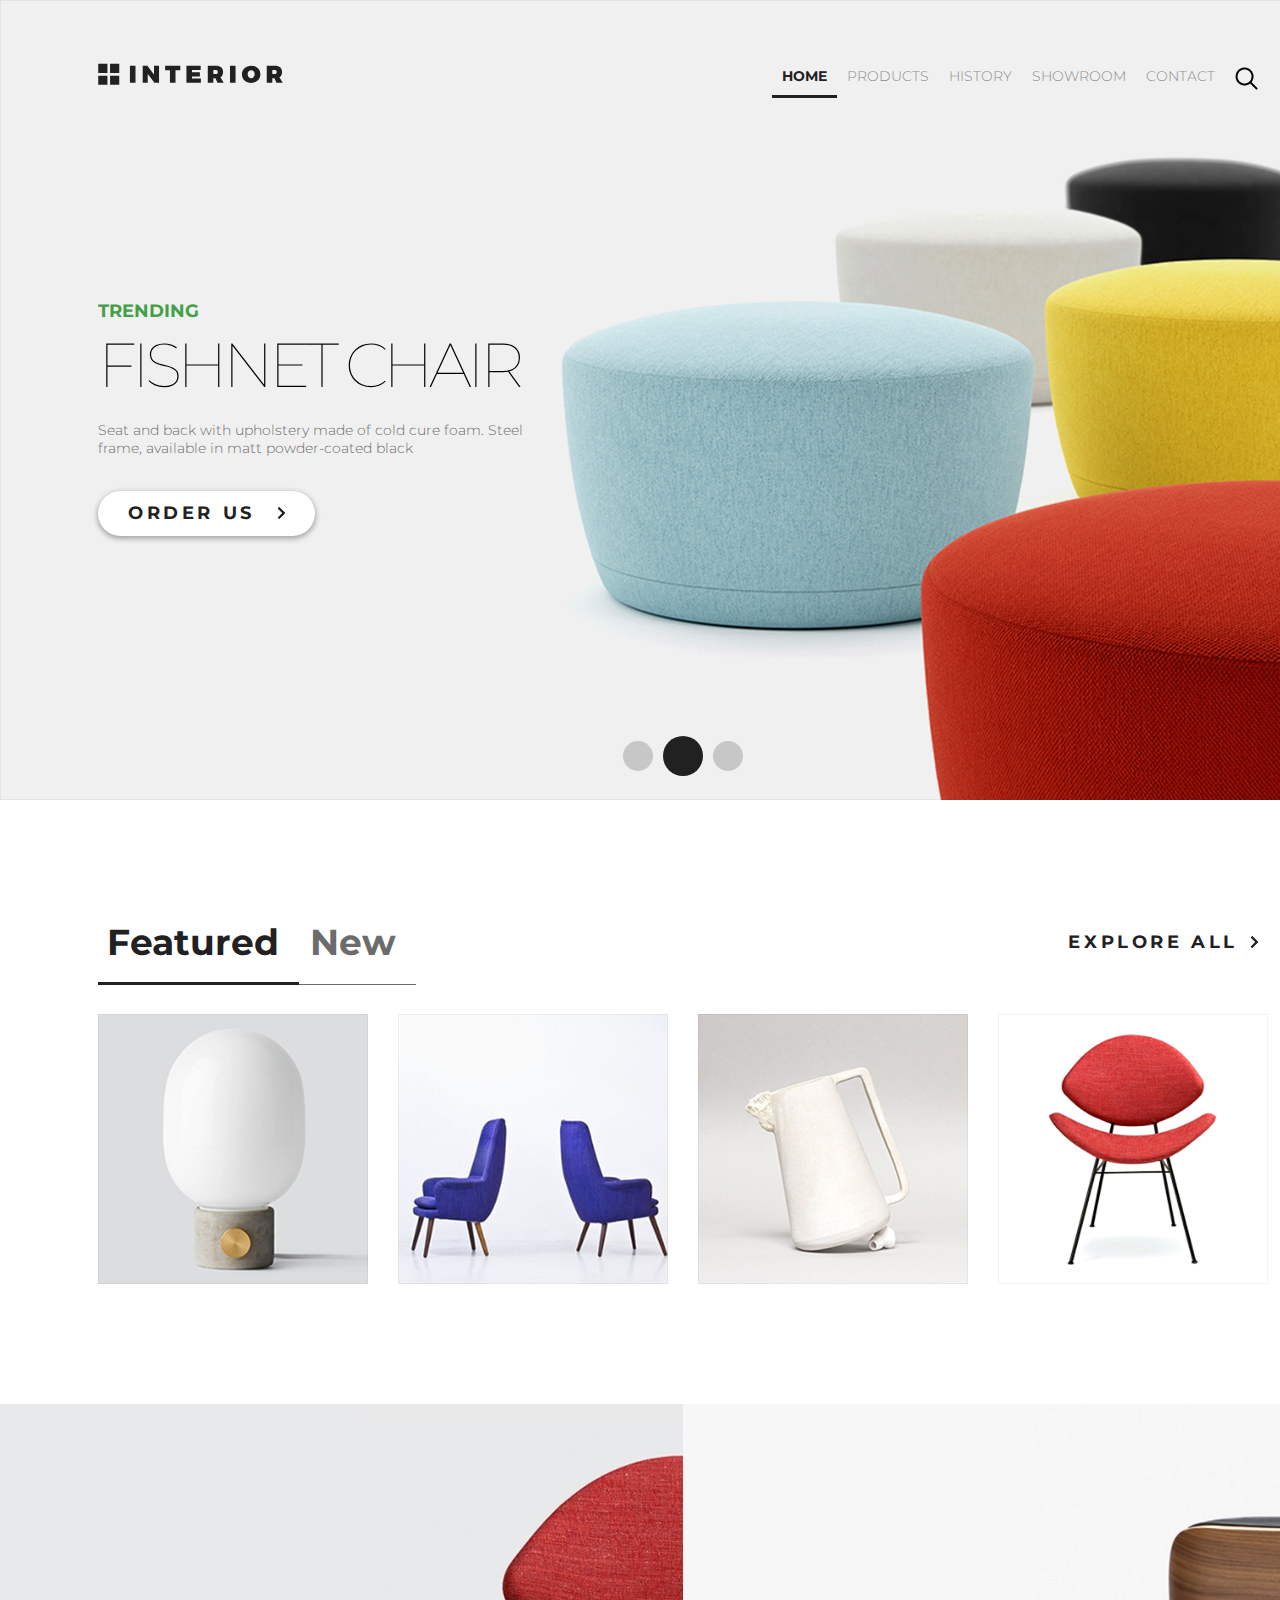
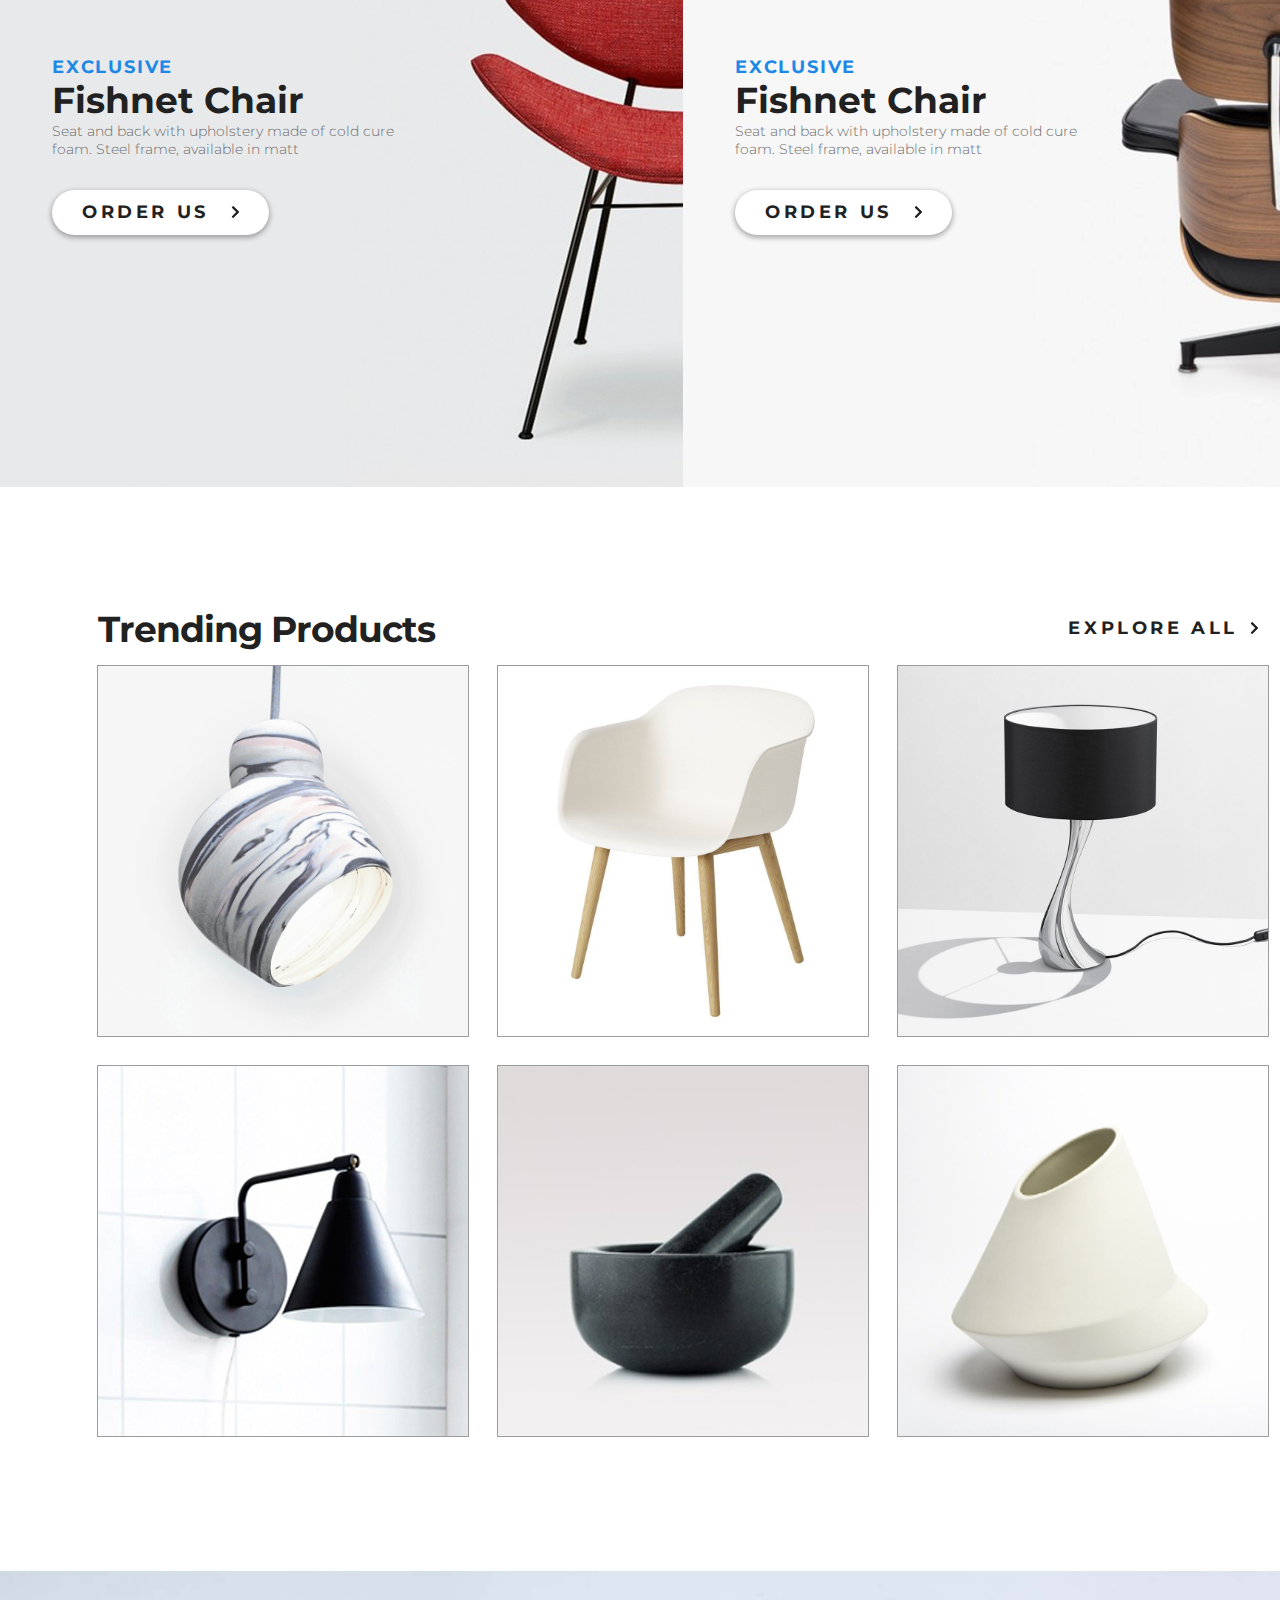
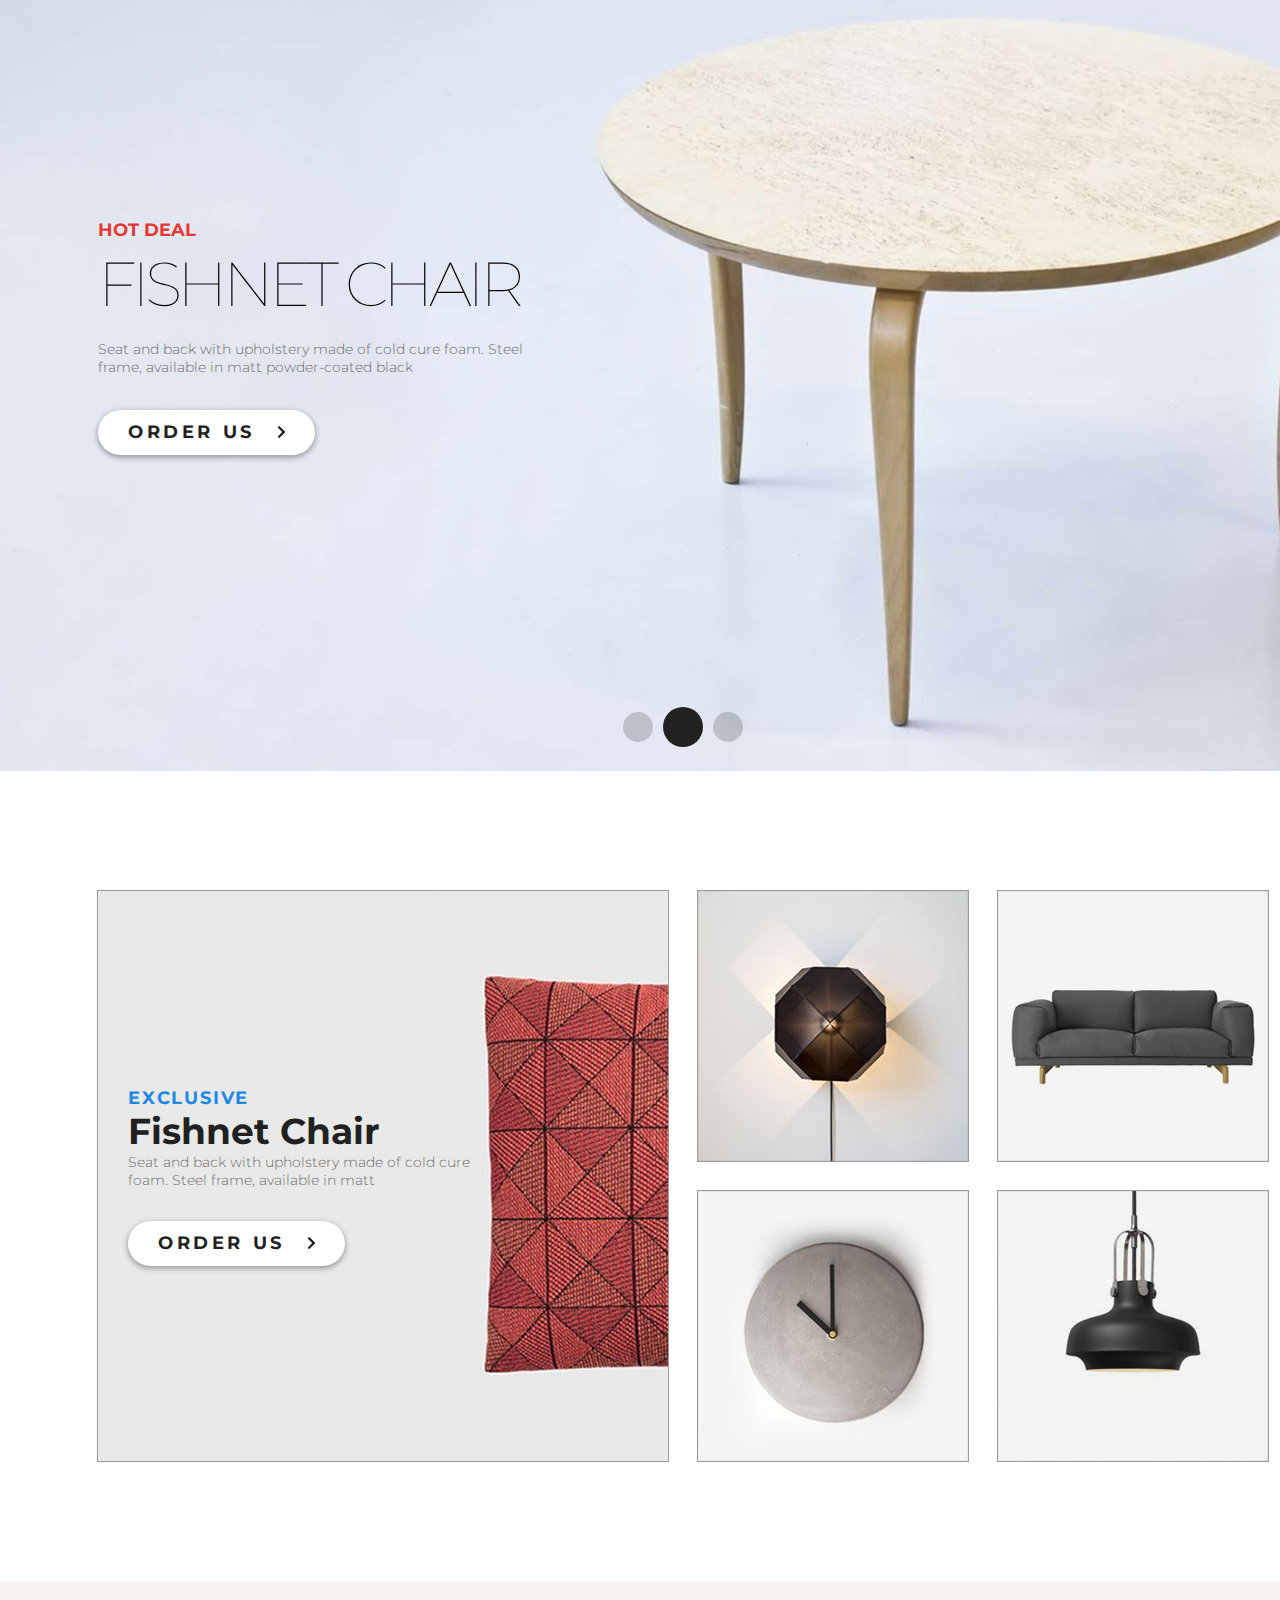
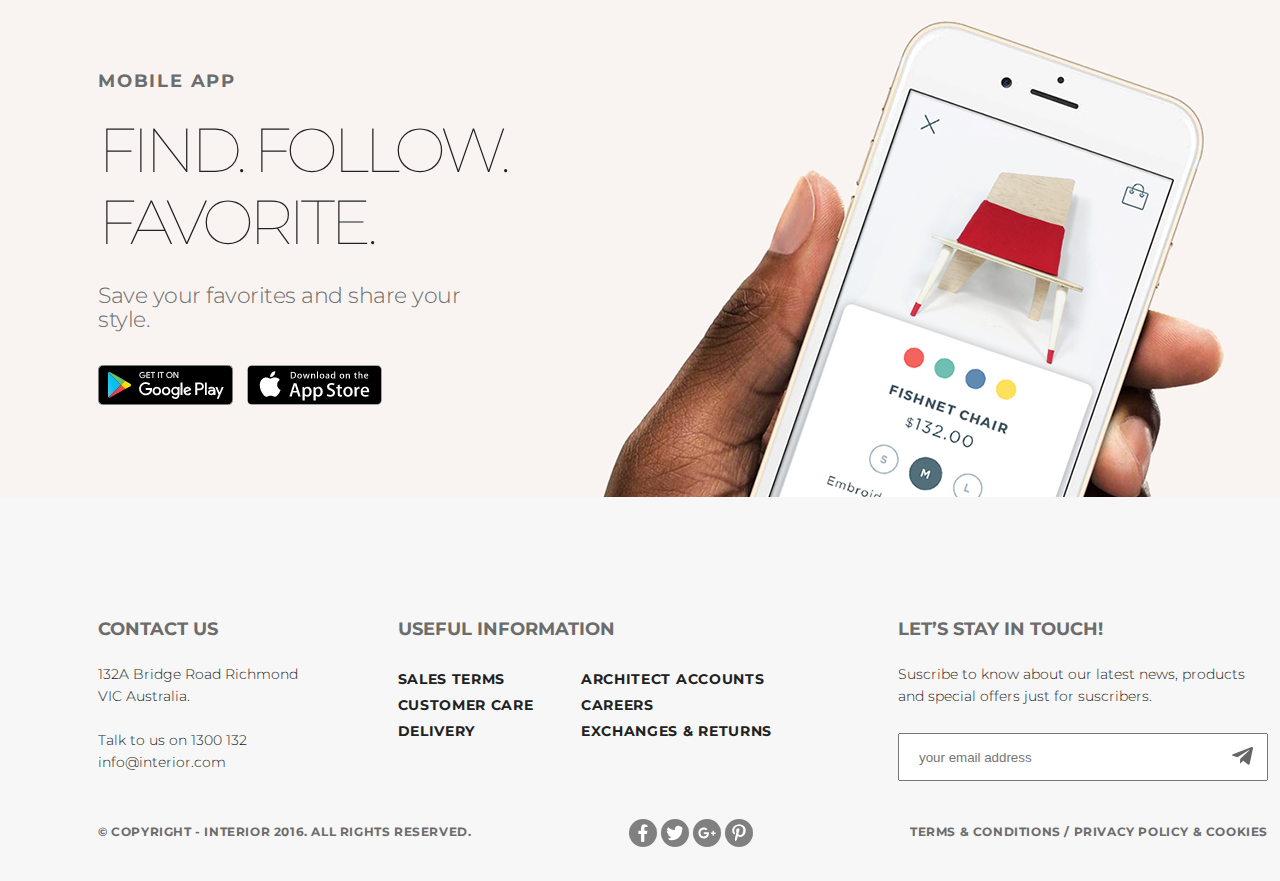
==== commit 4cfd6ed2: "FIXED:  - footer linked with bottom of page  - social icons and map-marker changed .png -> .svg  - s" ====
--- a/index.html
+++ b/index.html
@@ -8,151 +8,228 @@
 </head>
 <body>
     <div class="container">
-        <div class="trend-slider horiz-padding">
-            <div class="header">
-                <a class="logo" href="#"><img src="content/img/home/logo.svg" alt="logo"></a>
-                <ul class="menu">
-                    <li><a href="#" class="menu-link menu-active">HOME</a></li>     
-                    <li><a href="#" class="menu-link">PRODUCTS</a></li>     
-                    <li><a href="#" class="menu-link">HISTORY</a></li>     
-                    <li><a href="#" class="menu-link">SHOWROOM</a></li>     
-                    <li><a href="#" class="menu-link">CONTACT</a></li>
-                    <li><a href="#" class="menu-link">
-                        <img class="img-hover" src="content/img/home/search.png" alt="search">
-                    </a></li>
-                </ul>
-            </div>
-            <div class="slider-content">
-                <h4 class="slider-h4">TRENDING</h4>
-                <h2 class="slider-h2">Fishnet Chair</h2>
-                <p class="slider-p">Seat and back with upholstery made of cold cure foam. Steel frame, available in matt powder-coated black</p>
-                <a href="#" class="button">ORDER US</a>
-            </div>
-            <div class="pagination">
-                <a href="" class="circle"></a>
-                <a href="" class="circle circle-active"></a>
-                <a href="" class="circle"></a>
-            </div>
-        </div> 
-        
-        <div class="catalog-preview horiz-padding vert-padding">
-            <div class="catalog-menu">
-                <ul class="tabs">
-                    <li><a class="tab-link tab-active" href="#">Featured</a></li>
-                    <li><a class="tab-link" href="#">New</a></li>
-                </ul>
-                <a class="explorer-all" href="#">explore all</a>
-            </div>
-            <div class="products">
-                
-                <div class="prod" style="background-image:url(content/img/home/products/product-1.png)">
-                     <div class="product-content">
-                        <a href="#" class="button btn-sm"></a>
-                        <h4 class="pr-cont-h4">Fishnet Chair</h4>
-                        <p class="pr-cont-p">Seat and back with upholstery made of cold cure foam</p>
-                    </div>
-                </div>
-                <div class="prod" style="background-image:url(content/img/home/products/product-2.png)">
-                     <div class="product-content">
-                        <a href="#" class="button btn-sm"></a>
-                        <h4 class="pr-cont-h4">Fishnet Chair</h4>
-                        <p class="pr-cont-p">Seat and back with upholstery made of cold cure foam</p>
-                    </div>
-                </div>
-                <div class="prod" style="background-image:url(content/img/home/products/product-3.png)">
-                     <div class="product-content">
-                        <a href="#" class="button btn-sm"></a>
-                        <h4 class="pr-cont-h4">Fishnet Chair</h4>
-                        <p class="pr-cont-p">Seat and back with upholstery made of cold cure foam</p>
-                    </div>
-                </div>
-                <div class="prod" style="background-image:url(content/img/home/products/product-4.png)">
-                     <div class="product-content">
-                        <a href="#" class="button btn-sm"></a>
-                        <h4 class="pr-cont-h4">Fishnet Chair</h4>
-                        <p class="pr-cont-p">Seat and back with upholstery made of cold cure foam</p>
-                    </div>
-                </div>
-
-            </div>
-        </div>
-        
-        <div class="exclusives">
-            <div class="exclusive promo1">
-                <h4 class="exclusive-h4">exclusive</h4>
-                <h2 class="exclusive-h2">Fishnet Chair</h2>
-                <p class="exclusive-p">Seat and back with upholstery made of cold cure foam. Steel frame, available in matt</p>
-                <a href="#" class="button">order us</a>
-            </div>
-            <div class="exclusive promo2">
-                <h4 class="exclusive-h4">exclusive</h4>
-                <h2 class="exclusive-h2">Fishnet Chair</h2>
-                <p class="exclusive-p">Seat and back with upholstery made of cold cure foam. Steel frame, available in matt</p>
-                <a href="#" class="button">order us</a>
-            </div>
-        </div>
-        
-        <div class="trends-preview horiz-padding vert-padding">
-            <div class="trend-header">
-                <h2 class="trends-h2">Trending Products</h2>
-                <a class="explorer-all" href="#">explore all</a>
-            </div>
-            <div class="trend-products">
-                <a href="#" class="product-med">
-                    <img class="pr-img" src="content/img/home/products/product-tr-1.png" alt="trend1"></a>
-                <a href="#" class="product-med">
-                    <img class="pr-img" src="content/img/home/products/product-tr-2.png" alt="trend3"></a>
-                <a href="#" class="product-med">
-                    <img class="pr-img" src="content/img/home/products/product-tr-3.png" alt="trend4"></a>
-                <a href="#" class="product-med">
-                    <img class="pr-img" src="content/img/home/products/product-tr-4.png" alt="trend5"></a>
-                <a href="#" class="product-med">
-                    <img class="pr-img" src="content/img/home/products/product-tr-5.png" alt="trend2"></a>
-                <a href="#" class="product-med">
-                    <img class="pr-img" src="content/img/home/products/product-tr-6.png" alt="trend6"></a>
-            </div>
-        </div>
-        
-        <div class="hot-slider horiz-padding">
-            <div class="slider-content hot-content">
-                <h4 class="slider-h4 hot">Hot deal</h4>
-                <h2 class="slider-h2">Fishnet Chair</h2>
-                <p class="slider-p">Seat and back with upholstery made of cold cure foam. Steel frame, available in matt powder-coated black</p>
-                <a href="#" class="button">ORDER US</a>
-            </div>
-            <div class="pagination">
-                <a href="" class="circle"></a>
-                <a href="" class="circle circle-active"></a>
-                <a href="" class="circle"></a>
-            </div>
-        </div>
-        
-        <div class="exc horiz-padding vert-padding">
-            <div class="product-l">
-                <h4 class="exclusive-h4">exclusive</h4>
-                <h2 class="exclusive-h2">Fishnet Chair</h2>
-                <p class="exclusive-p">Seat and back with upholstery made of cold cure foam. Steel frame, available in matt</p>
-                <a href="#" class="button">order us</a>                
-            </div>
-            <div class="exclusive-products">
-                <div class="pr-exclusive">
-                    <a href="#"><img class="pr-img" src="content/img/home/products/product-2-sm.png" alt="exclusive 2"></a></div>
-                <div class="pr-exclusive">
-                    <a href="#"><img class="pr-img" src="content/img/home/products/product-3-sm.png" alt="exclusive 3"></a></div>
-                <div class="pr-exclusive">
-                    <a href="#"><img class="pr-img" src="content/img/home/products/product-4-sm.png" alt="exclusive 4"></a></div>
-                <div class="pr-exclusive">
-                    <a href="#"><img class="pr-img" src="content/img/home/products/product-5-sm.png" alt="exclusive 5"></a></div>
-            </div>
-        </div>
-        
-        <div class="mobile horiz-padding">
-            <h4 class="mobile-h4">mobile app</h4>
-            <h2 class="mobile-h2">Find. Follow. Favorite.</h2>
-            <p class="mobile-p">Save your favorites and share your style.</p>
-            <div class="stores">
-                <a href="#" class="store-icon"><img src="content/img/home/google-play.png" alt="google play"></a>
-                <a href="#" class="store-icon"><img src="content/img/home/app-store.png" alt="app store"></a>
+        <div class="top">
+            <div class="trend-slider horiz-padding">
+                <div class="header">
+                    <a class="logo" href="index.html"><img src="content/img/home/logo.svg" alt="logo"></a>
+                    <ul class="menu">
+                        <li><a href="index.html" class="menu-link menu-active">HOME</a></li>     
+                        <li><a href="products.html" class="menu-link">PRODUCTS</a></li>     
+                        <li><a href="#" class="menu-link">HISTORY</a></li>     
+                        <li><a href="#" class="menu-link">SHOWROOM</a></li>     
+                        <li><a href="contacts.html" class="menu-link">CONTACT</a></li>
+                        <li><a href="#" class="menu-link">
+                            <img class="img-hover" src="content/img/home/search.png" alt="search">
+                        </a></li>
+                    </ul>
+                </div>
+                <div class="slider-content">
+                    <h4 class="slider-h4">TRENDING</h4>
+                    <h2 class="slider-h2">Fishnet Chair</h2>
+                    <p class="slider-p">Seat and back with upholstery made of cold cure foam. Steel frame, available in matt powder-coated black</p>
+                    <a href="product-detail.html" class="button">ORDER US</a>
+                </div>
+                <div class="pagination">
+                    <a href="" class="circle"></a>
+                    <a href="" class="circle circle-active"></a>
+                    <a href="" class="circle"></a>
+                </div>
+            </div> 
+            
+            <div class="catalog-preview horiz-padding vert-padding">
+                <div class="catalog-menu">
+                    <ul class="tabs">
+                        <li><a class="tab-link tab-active" href="#">Featured</a></li>
+                        <li><a class="tab-link" href="#">New</a></li>
+                    </ul>
+                    <a class="explorer-all" href="#">explore all</a>
+                </div>
+                <div class="products">
+                    
+                    <div class="prod prod-hover" style="background-image:url(content/img/home/products/product-1.png)">
+                         <div class="product-content">
+                            <a href="product-detail.html" class="button btn-sm"></a>
+                            <h4 class="pr-cont-h4">Fishnet Chair</h4>
+                            <p class="pr-cont-p">Seat and back with upholstery made of cold cure foam</p>
+                        </div>
+                    </div>
+                    <div class="prod prod-hover" style="background-image:url(content/img/home/products/product-2.png)">
+                         <div class="product-content">
+                            <a href="product-detail.html" class="button btn-sm"></a>
+                            <h4 class="pr-cont-h4">Fishnet Chair</h4>
+                            <p class="pr-cont-p">Seat and back with upholstery made of cold cure foam</p>
+                        </div>
+                    </div>
+                    <div class="prod prod-hover" style="background-image:url(content/img/home/products/product-3.png)">
+                         <div class="product-content">
+                            <a href="product-detail.html" class="button btn-sm"></a>
+                            <h4 class="pr-cont-h4">Fishnet Chair</h4>
+                            <p class="pr-cont-p">Seat and back with upholstery made of cold cure foam</p>
+                        </div>
+                    </div>
+                    <div class="prod prod-hover" style="background-image:url(content/img/home/products/product-4.png)">
+                         <div class="product-content">
+                            <a href="product-detail.html" class="button btn-sm"></a>
+                            <h4 class="pr-cont-h4">Fishnet Chair</h4>
+                            <p class="pr-cont-p">Seat and back with upholstery made of cold cure foam</p>
+                        </div>
+                    </div>
+            
+                </div>
+            </div>
+            
+            <div class="exclusives">
+                <div class="exclusive promo1">
+                    <h4 class="exclusive-h4">exclusive</h4>
+                    <h2 class="exclusive-h2">Fishnet Chair</h2>
+                    <p class="exclusive-p">Seat and back with upholstery made of cold cure foam. Steel frame, available in matt</p>
+                    <a href="product-detail.html" class="button">order us</a>
+                </div>
+                <div class="exclusive promo2">
+                    <h4 class="exclusive-h4">exclusive</h4>
+                    <h2 class="exclusive-h2">Fishnet Chair</h2>
+                    <p class="exclusive-p">Seat and back with upholstery made of cold cure foam. Steel frame, available in matt</p>
+                    <a href="product-detail.html" class="button">order us</a>
+                </div>
+            </div>
+            
+            <div class="trends-preview horiz-padding vert-padding">
+                <div class="trend-header">
+                    <h2 class="trends-h2">Trending Products</h2>
+                    <a class="explorer-all" href="#">explore all</a>
+                </div>
+                <div class="trend-products">
+                    <div class="product-med prod-hover" style="background-image:url(content/img/home/products/product-tr-1.png)">
+                        <div class="product-content">
+                            <a href="product-detail.html" class="button btn-sm"></a>
+                            <h4 class="pr-cont-h4">Fishnet Chair</h4>
+                            <p-prcont-p>Seat and back with upholstery made of cold cure foam</p-prcont-p>
+                        </div>
+                    </div>
+                    <div class="product-med prod-hover" style="background-image:url(content/img/home/products/product-tr-2.png)">
+                        <div class="product-content">
+                            <a href="product-detail.html" class="button btn-sm"></a>
+                            <h4 class="pr-cont-h4">Fishnet Chair</h4>
+                            <p-prcont-p>Seat and back with upholstery made of cold cure foam</p-prcont-p>
+                        </div>
+                    </div>
+                    <div class="product-med prod-hover" style="background-image:url(content/img/home/products/product-tr-3.png)">
+                        <div class="product-content">
+                            <a href="product-detail.html" class="button btn-sm"></a>
+                            <h4 class="pr-cont-h4">Fishnet Chair</h4>
+                            <p-prcont-p>Seat and back with upholstery made of cold cure foam</p-prcont-p>
+                        </div>
+                    </div>
+                    <div class="product-med prod-hover" style="background-image:url(content/img/home/products/product-tr-4.png)">
+                        <div class="product-content">
+                            <a href="product-detail.html" class="button btn-sm"></a>
+                            <h4 class="pr-cont-h4">Fishnet Chair</h4>
+                            <p-prcont-p>Seat and back with upholstery made of cold cure foam</p-prcont-p>
+                        </div>
+                    </div>
+                    <div class="product-med prod-hover" style="background-image:url(content/img/home/products/product-tr-5.png)">
+                        <div class="product-content">
+                            <a href="product-detail.html" class="button btn-sm"></a>
+                            <h4 class="pr-cont-h4">Fishnet Chair</h4>
+                            <p-prcont-p>Seat and back with upholstery made of cold cure foam</p-prcont-p>
+                        </div>
+                    </div>
+                    <div class="product-med prod-hover" style="background-image:url(content/img/home/products/product-tr-6.png)">
+                        <div class="product-content">
+                            <a href="product-detail.html" class="button btn-sm"></a>
+                            <h4 class="pr-cont-h4">Fishnet Chair</h4>
+                            <p-prcont-p>Seat and back with upholstery made of cold cure foam</p-prcont-p>
+                        </div>
+                    </div>
+            <!--
+                    <a href="#" class="product-med pr-img">
+                        <img src="content/img/home/products/product-tr-1.png" alt="trend1"></a>
+                    <a href="#" class="product-med pr-img">
+                        <img src="content/img/home/products/product-tr-2.png" alt="trend3"></a>
+                    <a href="#" class="product-med pr-img">
+                        <img src="content/img/home/products/product-tr-3.png" alt="trend4"></a>
+                    <a href="#" class="product-med pr-img">
+                        <img src="content/img/home/products/product-tr-4.png" alt="trend5"></a>
+                    <a href="#" class="product-med pr-img">
+                        <img src="content/img/home/products/product-tr-5.png" alt="trend2"></a>
+                    <a href="#" class="product-med pr-img">
+                        <img src="content/img/home/products/product-tr-6.png" alt="trend6"></a>
+            -->
+                </div>
+            </div>
+            
+            <div class="hot-slider horiz-padding">
+                <div class="slider-content hot-content">
+                    <h4 class="slider-h4 hot">Hot deal</h4>
+                    <h2 class="slider-h2">Fishnet Chair</h2>
+                    <p class="slider-p">Seat and back with upholstery made of cold cure foam. Steel frame, available in matt powder-coated black</p>
+                    <a href="product-detail.html" class="button">ORDER US</a>
+                </div>
+                <div class="pagination">
+                    <a href="" class="circle"></a>
+                    <a href="" class="circle circle-active"></a>
+                    <a href="" class="circle"></a>
+                </div>
+            </div>
+            
+            <div class="exc horiz-padding vert-padding">
+                <div class="product-l">
+                    <h4 class="exclusive-h4">exclusive</h4>
+                    <h2 class="exclusive-h2">Fishnet Chair</h2>
+                    <p class="exclusive-p">Seat and back with upholstery made of cold cure foam. Steel frame, available in matt</p>
+                    <a href="product-detail.html" class="button">order us</a>                
+                </div>
+                <div class="exclusive-products">
+                    <div class="pr-exclusive prod-hover" style="background-image:url(content/img/home/products/product-2-sm.png)">
+                         <div class="product-content">
+                            <a href="product-detail.html" class="button btn-sm"></a>
+                            <h4 class="pr-cont-h4">Fishnet Chair</h4>
+                            <p class="pr-cont-p">Seat and back with upholstery made of cold cure foam</p>
+                        </div>
+                    </div>
+                    <div class="pr-exclusive prod-hover" style="background-image:url(content/img/home/products/product-3-sm.png)">
+                         <div class="product-content">
+                            <a href="product-detail.html" class="button btn-sm"></a>
+                            <h4 class="pr-cont-h4">Fishnet Chair</h4>
+                            <p class="pr-cont-p">Seat and back with upholstery made of cold cure foam</p>
+                        </div>
+                    </div>
+                    <div class="pr-exclusive prod-hover" style="background-image:url(content/img/home/products/product-4-sm.png)">
+                         <div class="product-content">
+                            <a href="product-detail.html" class="button btn-sm"></a>
+                            <h4 class="pr-cont-h4">Fishnet Chair</h4>
+                            <p class="pr-cont-p">Seat and back with upholstery made of cold cure foam</p>
+                        </div>
+                    </div>
+                    <div class="pr-exclusive prod-hover" style="background-image:url(content/img/home/products/product-5-sm.png)">
+                         <div class="product-content">
+                            <a href="product-detail.html" class="button btn-sm"></a>
+                            <h4 class="pr-cont-h4">Fishnet Chair</h4>
+                            <p class="pr-cont-p">Seat and back with upholstery made of cold cure foam</p>
+                        </div>
+                    </div>
+                    
+            <!--
+                    <div class="pr-exclusive pr-img">
+                        <a href="#"><img src="content/img/home/products/product-2-sm.png" alt="exclusive 2"></a></div>
+                    <div class="pr-exclusive pr-img">
+                        <a href="#"><img src="content/img/home/products/product-3-sm.png" alt="exclusive 3"></a></div>
+                    <div class="pr-exclusive pr-img">
+                        <a href="#"><img src="content/img/home/products/product-4-sm.png" alt="exclusive 4"></a></div>
+                    <div class="pr-exclusive pr-img">
+                        <a href="#"><img src="content/img/home/products/product-5-sm.png" alt="exclusive 5"></a></div>
+            -->
+                </div>
+            </div>
+            
+            <div class="mobile horiz-padding">
+                <h4 class="mobile-h4">mobile app</h4>
+                <h2 class="mobile-h2">Find. Follow. Favorite.</h2>
+                <p class="mobile-p">Save your favorites and share your style.</p>
+                <div class="stores">
+                    <a href="#" class="store-icon"><img src="content/img/home/google-play.png" alt="google play"></a>
+                    <a href="#" class="store-icon"><img src="content/img/home/app-store.png" alt="app store"></a>
+                </div>
             </div>
         </div>
         
@@ -179,7 +256,8 @@
                 <form class="sub-form" action="#">
                     <input type="email" class="sub-email" placeholder="your email address">
                     <button type="submit" class="sub-btn">
-                       <img class="img-hover" src="content/img/home/send.png" alt="submit">
+                        <img class="img-hover" src="content/img/font-svg/telegram.svg" alt="submit">
+<!--                       <img class="img-hover" src="content/img/home/send.png" alt="submit">-->
                     </button>
                 </form>
             </div>
@@ -187,10 +265,16 @@
                 &copy; Copyright - INTERIOR 2016. All Rights Reserved.
             </p>
             <div class="socials">
+                <a href="#"><img class="social img-hover" src="content/img/font-svg/facebook.svg" alt="facebook"></a>
+                <a href="#"><img class="social img-hover" src="content/img/font-svg/twitter.svg" alt="twitter"></a>
+                <a href="#"><img class="social img-hover" src="content/img/font-svg/google-plus.svg" alt="google plus"></a>
+                <a href="#"><img class="social img-hover" src="content/img/font-svg/pinterest.svg" alt="pinterest"></a>
+<!--
                 <a href="#"><img class="img-hover" src="content/img/home/facebook.png" alt="facebook"></a>
                 <a href="#"><img class="img-hover" src="content/img/home/twitter.png" alt="twitter"></a>
                 <a href="#"><img class="img-hover" src="content/img/home/google-plus.png" alt="google plus"></a>
                 <a href="#"><img class="img-hover" src="content/img/home/pinterest.png" alt="pinterest"></a>
+-->
             </div>
             <a href="#" class="policy">Terms &amp; Conditions  /  Privacy policy &amp; Cookies</a>
         </div>
--- a/styles.css
+++ b/styles.css
@@ -2,11 +2,19 @@
     margin: 0;
     padding: 0;
 }
+html,
+body {
+  height: 100%;
+}
 body {
     font-family: 'Montserrat', sans-serif;
 }
+.top {
+  flex-grow: 1;
+}
 .container {
     width: 1366px;
+    min-height: 100%;
     margin: 0 auto;
     display: flex;
     flex-direction: column;
@@ -230,13 +238,13 @@
 }
 
 
-.prod:hover .product-content{
+.prod-hover:hover .product-content{
     display: flex;
     opacity: 0.9;
 }
 .product-content {
-    width: 270px;
-    height: 270px;
+    width: 100%;
+    height: 100%;
     display: none;
     flex-direction: column;
     justify-content: center;
@@ -264,14 +272,6 @@
     margin-bottom: 23px;
 }
 
-.pr-img {
-    position: absolute;
-    top: 0px;
-}
-.pr-img-active{
-    z-index: -1;
-    opacity: 0.1;
-}
 .pr-img:hover{
     outline: 1px solid #212121
 }
@@ -337,8 +337,9 @@
     height: 370px;
     margin: 15px;
     outline: 1px solid #9c9c9c;
-    position: relative;
-}
+}
+
+
 .product-med:nth-child(3n-2){
     margin-left: 0;
 }
@@ -383,7 +384,6 @@
     width: 270px;
     height: 270px;
     outline: 1px solid #9c9c9c;
-    position: relative;
 }
 
 .product-l {
@@ -508,25 +508,13 @@
 .sub-email {
     width: 370px;
     height: 48px;
-    padding: 17px 19px;
+    padding: 17px 42px 17px 19px;
     box-sizing: border-box;
-}
-
-.sub-btn {
-    background: none;
-    border: none;
-    width: 21px;
-    height: 17px;
-    margin: 16px 14px 15px;
-    position: absolute;
-    top: 0px;
-    right: 0px;
-    cursor:pointer;
-}
-.img-hover:hover{
-    opacity: 0.5;
-}
-
+    outline: none;
+}
+.sub-email:focus{
+    border: 2px solid rgb(77,144,254)
+}
 .sub-form {
     display: block;
     position: relative;
@@ -535,6 +523,21 @@
     margin-top: 26px;
 }
 
+.sub-btn {
+    background: none;
+    border: none;
+    width: 21px;
+    height: 48px;
+    margin: 0 15px;
+    position: absolute;
+    top: 0px;
+    right: 0px;
+    cursor:pointer;
+}
+.img-hover:hover{
+    opacity: 0.5;
+}
+
 .copyright {
     color: #6c6c6c;
     font-size: 12px;
@@ -543,7 +546,15 @@
     text-transform: uppercase;
     letter-spacing: 0.6px;
     }
-
+.social{
+    display: inline-block;
+    width: 28px;
+    height: 28px;
+    background: gray;
+    border-radius: 50%;
+    padding: 5px;
+    box-sizing: border-box;
+}
 .policy {
     text-decoration: none;
     color: #6c6c6c;
@@ -663,7 +674,10 @@
 .address-box:hover{
     outline: 1px solid #212121
 }
-
+.map-marker{
+    width: 38px;
+    height: 48px;
+}
 .city-h4 {
     color: #212121;
     font-size: 22px;
@@ -786,7 +800,7 @@
     margin-bottom: 50px;
     }
 .order-btn:hover{
-    background-color: #ff4336;
+    background-color: #cc4336;
 }
 .order-btn:active{
     box-shadow: 0 0px 0px 1px rgba(33, 33, 33, 0.35);
